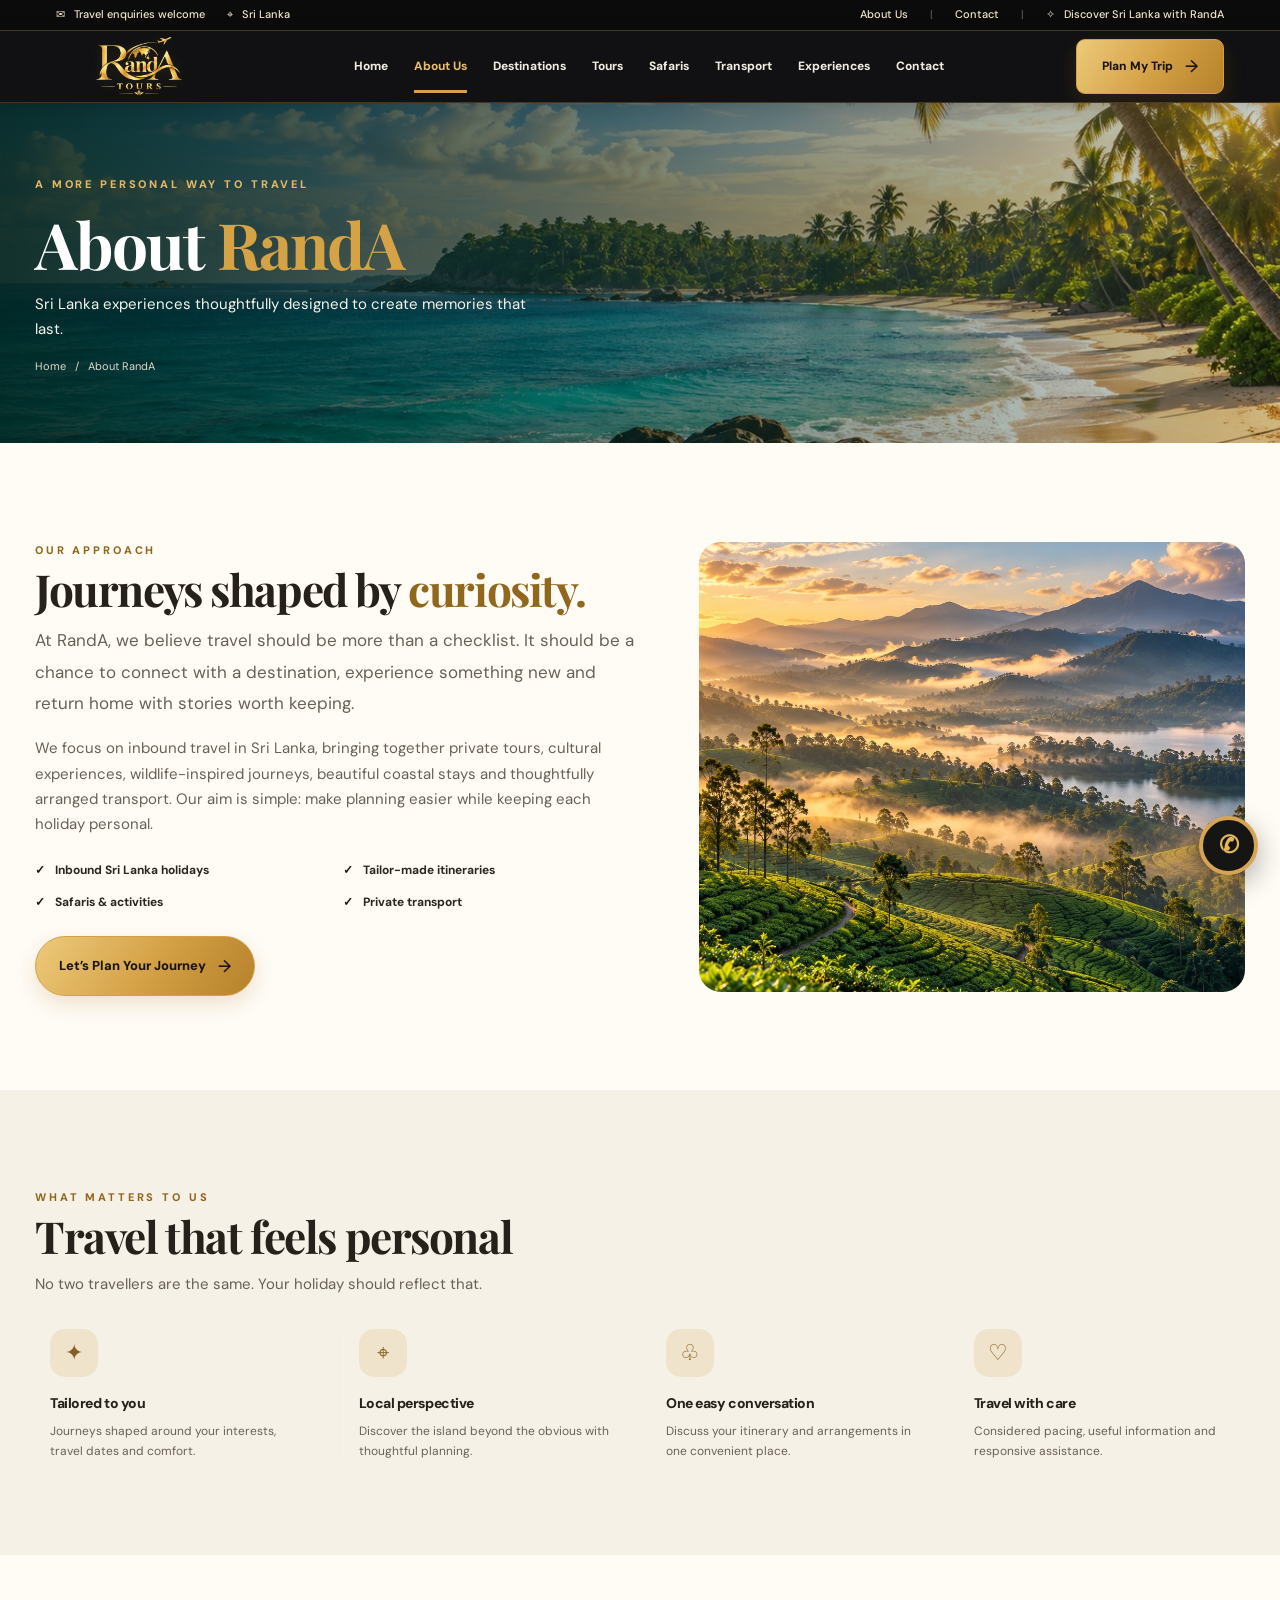
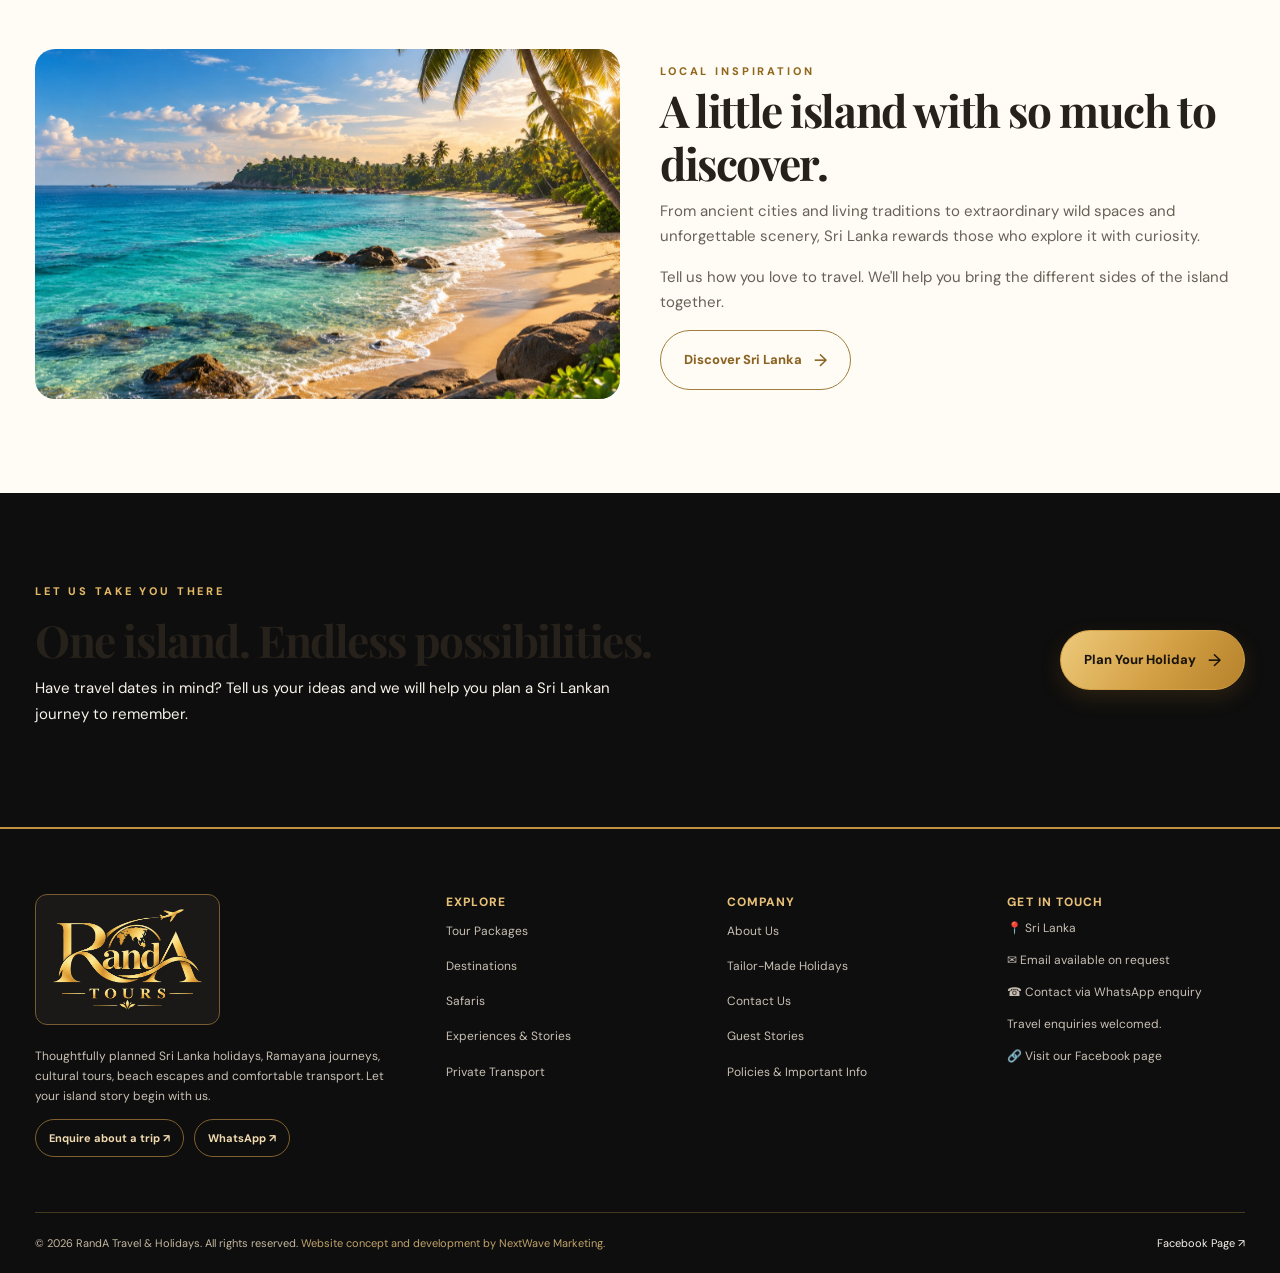
==== about.html @ b21bb161 "Add files via upload" ====
<!doctype html>
<html lang="en"><head><meta charset="UTF-8"><meta name="viewport" content="width=device-width, initial-scale=1"><meta name="description" content="Learn about RandA’s personalized approach to inbound Sri Lanka tourism and holiday planning."><meta name="theme-color" content="#111113"><meta property="og:title" content="About RandA Travel & Holidays | RandA Travel & Holidays"><meta property="og:description" content="Learn about RandA’s personalized approach to inbound Sri Lanka tourism and holiday planning."><meta property="og:type" content="website"><meta property="og:image" content="assets/images/hero.webp"><title>About RandA Travel & Holidays | RandA Travel & Holidays</title><link rel="icon" href="assets/images/favicon.png" type="image/png"><link rel="stylesheet" href="assets/css/style.css"><link rel="stylesheet" href="assets/css/reference.css"><link rel="stylesheet" href="assets/css/reviews-experiences.css"><link rel="stylesheet" href="assets/css/stories.css"><link rel="stylesheet" href="assets/css/black-gold.css"><link rel="stylesheet" href="assets/css/motion-studio.css"><script defer src="assets/js/config.js"></script><script defer src="assets/js/data.js"></script><script defer src="assets/js/reviews.js"></script><script defer src="assets/js/app.js"></script><script defer src="assets/js/motion-studio.js"></script></head><body data-page="about"><div id="site-header"></div><main id="main"></main><div id="site-footer"></div></body></html>
---- assets/css/style.css ----
@import url('https://fonts.googleapis.com/css2?family=DM+Sans:wght@400;500;600;700;800&family=Manrope:wght@400;500;600;700;800&family=Playfair+Display:wght@400;500;600;700;800&display=swap');
:root{--green:#191817;--forest:#0c0c0d;--green2:#2a2723;--mint:#f7f3ea;--gold:#d6ad61;--sand:#f7f4ee;--cream:#fffdfa;--ink:#0c0c0d;--body:#453d30;--line:#f7f3ea;--shadow:0 18px 65px rgba(25,24,23,.09);--radius:18px;--display:'Playfair Display',Georgia,serif;--sans:'DM Sans','Manrope',Arial,sans-serif}
*{box-sizing:border-box}html{scroll-behavior:smooth}body{margin:0;background:white;color:var(--ink);font:15px/1.68 var(--sans);-webkit-font-smoothing:antialiased}img{max-width:100%;display:block}a{text-decoration:none;color:inherit}button,input,select,textarea{font:inherit}button{cursor:pointer}button,input,select,textarea{outline-offset:3px}::selection{background:var(--gold);color:var(--forest)}.container{width:min(1210px,calc(100% - 48px));margin:auto}.sm-container{width:min(1000px,calc(100% - 48px));margin:auto}.section{padding:94px 0}.section.tight{padding:65px 0}.section.cream{background:var(--sand)}.section.green-bg{background:var(--forest);color:#fff}.section-head{display:flex;align-items:flex-end;justify-content:space-between;gap:20px;margin-bottom:32px}.section-head p{max-width:510px;margin:10px 0 0}.eyebrow{text-transform:uppercase;letter-spacing:.26em;font-size:11px;font-weight:800;color:var(--green2)}.eyebrow.gold{color:var(--gold)}h1,h2,h3,h4,p{margin-top:0}h1,h2,h3{letter-spacing:-.032em}h1,h2,h3,.serif{font-family:var(--display)}h1{font-size:clamp(48px,6vw,88px);font-weight:700;line-height:1.12}h2{font-size:clamp(31px,3.45vw,49px);line-height:1.2;margin-bottom:10px}h3{font-size:22px;line-height:1.25;margin-bottom:8px}h4{font-size:16px;margin-bottom:8px}p{color:var(--body)}.white p,.dark-section p,.green-bg p{color:#f7f3ea}.lead{font-size:17px;line-height:1.85}.accent{color:var(--gold)}.green-text{color:var(--green)}.muted{color:#6f6149}.btn{border:1px solid transparent;display:inline-flex;align-items:center;justify-content:center;gap:12px;font-size:13px;font-weight:800;padding:15px 23px;border-radius:100px;transition:transform .2s,background .2s,box-shadow .2s;white-space:nowrap}.btn:hover{transform:translateY(-2px)}.btn.primary{background:var(--green);color:white}.btn.primary:hover{background:#2a2723;box-shadow:0 10px 20px rgba(25,24,23,.17)}.btn.goldbtn{background:#e5bd71;color:#191817}.btn.line{border-color:#e1d9c9;background:transparent;color:var(--green)}.btn.line:hover{background:#f7f3ea}.btn.whitebtn{background:white;color:var(--green)}.btn.glass{color:white;border:1px solid rgba(255,255,255,.55);background:rgba(255,255,255,.1)}.btn.small{padding:10px 17px}.btn.arrow::after{content:'→';font-size:17px;font-weight:500}.pill{display:inline-flex;align-items:center;gap:7px;padding:7px 12px;background:#f7f3ea;color:var(--green);font-size:11px;font-weight:800;border-radius:100px}.meta{color:#6f6149;font-size:12px}.divider{border:0;border-top:1px solid var(--line);margin:24px 0}.tiny-note{color:#6f6149;font-size:11px}
/* header */
.top-strip{background:#191817;color:#f7f3ea;font-size:11px;padding:8px 0}.top-strip .container{display:flex;justify-content:space-between;gap:20px}.top-strip span{margin-right:16px}.top-strip a:hover{color:var(--gold)}.header{position:relative;z-index:40;background:white;border-bottom:1px solid #f7f3ea}.header .container{display:flex;align-items:center;justify-content:space-between;min-height:78px;gap:20px}.logo{display:flex;align-items:center;flex-shrink:0}.logo img{width:185px;height:auto}.main-nav{display:flex;align-items:center;gap:23px}.main-nav a{font-weight:700;font-size:12px;color:#2a2723;transition:color .2s;white-space:nowrap}.main-nav a:hover,.main-nav a.active{color:var(--green2)}.main-nav a.active{position:relative}.main-nav a.active::after{content:'';position:absolute;height:2px;bottom:-10px;left:0;right:0;background:var(--green2)}.head-actions{display:flex;align-items:center;gap:13px}.nav-toggle{display:none;border:0;background:#f7f3ea;border-radius:10px;padding:10px;color:var(--green)}.header .head-actions .btn{padding:12px 18px;font-size:12px}.wa-circle{position:fixed;z-index:70;right:22px;bottom:25px;width:59px;height:59px;border:4px solid #fff;border-radius:50%;background:#453d30;color:#fff;display:grid;place-items:center;box-shadow:0 9px 30px #0c0c0d44;font-size:24px;font-weight:900;transition:transform .2s}.wa-circle:hover{transform:scale(1.07)}
/* hero */
.hero{position:relative;min-height:618px;display:flex;align-items:center;background:#0c0c0d url('../images/hero.webp') center 50% / cover no-repeat;color:#fff;overflow:visible}.hero::before{content:'';position:absolute;inset:0;background:linear-gradient(90deg,rgba(12,12,13,.93) 0%,rgba(12,12,13,.76) 33%,rgba(12,12,13,.28) 68%,rgba(12,12,13,.06) 100%)}.hero::after{content:'';position:absolute;bottom:0;left:0;right:0;height:120px;background:linear-gradient(transparent,rgba(12,12,13,.26));pointer-events:none}.hero .container{z-index:1;position:relative;padding:64px 0 110px}.hero h1{max-width:710px;margin:12px 0 18px}.hero h1 .word{display:block;color:#e7bc71}.hero p{max-width:515px;color:#f7f3ea;font-size:16px;line-height:1.85;margin-bottom:28px}.hero-buttons{display:flex;flex-wrap:wrap;gap:12px}.hero .mini-proof{display:flex;gap:29px;margin-top:40px;flex-wrap:wrap}.hero .mini-proof span{display:flex;align-items:center;gap:10px;color:#f7f3ea;font-weight:700;font-size:12px}.hero .mini-proof b{font-size:20px;font-weight:400;color:#e8bf78}.hero-decoration{position:absolute;right:3%;top:49%;z-index:1;transform:rotate(-12deg);font-family:var(--display);font-style:italic;color:#fff9d7;font-size:30px;opacity:.83;text-align:center}.search-wrap{position:relative;z-index:5;margin-top:-65px}.search-panel{background:white;box-shadow:0 20px 54px rgba(12,12,13,.14);border:1px solid #f7f3ea;border-radius:17px;padding:19px;display:grid;grid-template-columns:1.35fr 1fr .85fr auto;gap:12px;align-items:end}.field{display:flex;flex-direction:column;gap:7px}.field label{font-size:10px;letter-spacing:.11em;text-transform:uppercase;color:#6f6149;font-weight:800}.field input,.field select,.field textarea{border:1px solid #f7f3ea;background:#f7f3ea;border-radius:10px;color:#191817;padding:13px 12px;width:100%;min-height:48px;font-size:13px}.field textarea{min-height:125px;resize:vertical}.field input:focus,.field select:focus,.field textarea:focus{border-color:var(--green2);outline:2px solid #f7f3ea}.search-panel .btn{height:48px;border-radius:11px}.hero-small{min-height:340px;background:linear-gradient(90deg,rgba(12,12,13,.86),rgba(12,12,13,.20)),url('../images/hero-alt.webp') center / cover;display:flex;align-items:center;color:#fff}.hero-small .container{padding:65px 0}.hero-small h1{font-size:clamp(38px,5vw,66px);margin:12px 0}.hero-small p{max-width:510px;color:#f7f3ea}.breadcrumb{font-size:11px;color:#e1d9c9;margin-top:14px}.breadcrumb a:hover{color:#fff}
/* cards */
.services-grid{display:grid;grid-template-columns:repeat(4,1fr);gap:19px}.service-card{border:1px solid var(--line);border-radius:16px;overflow:hidden;background:white;transition:transform .2s,box-shadow .2s}.service-card:hover,.tour-card:hover,.destination-card:hover{transform:translateY(-5px);box-shadow:var(--shadow)}.service-card img{width:100%;height:160px;object-fit:cover}.service-card .content{padding:21px 20px 24px}.service-card .content p{font-size:12px;margin-bottom:0}.service-card h3{font-size:20px}.service-icon{display:inline-flex;align-items:center;justify-content:center;background:var(--mint);border-radius:12px;width:35px;height:35px;color:var(--green);font-size:20px;margin-bottom:11px}.link-arrow{color:var(--green);font-size:12px;font-weight:800;display:inline-flex;gap:9px;align-items:center}.link-arrow:hover{gap:15px}.tour-grid{display:grid;grid-template-columns:repeat(3,1fr);gap:23px}.tour-card{border-radius:16px;border:1px solid #f7f3ea;background:#fff;overflow:hidden;transition:transform .2s,box-shadow .2s}.tour-card .image{height:205px;position:relative;overflow:hidden}.tour-card .image img{width:100%;height:100%;object-fit:cover;transition:transform .5s}.tour-card:hover .image img{transform:scale(1.045)}.tour-card .image .floating-label{position:absolute;top:14px;left:14px;background:#fff9e8;color:#604b23;font-size:10px;font-weight:800;padding:7px 12px;border-radius:100px}.tour-card .content{padding:21px}.tour-card h3{font-size:21px;margin:4px 0 10px}.tour-card .content p{font-size:12px;min-height:42px;margin-bottom:16px}.tour-tags{display:flex;gap:12px;flex-wrap:wrap;color:#6f6149;font-size:11px;margin-bottom:13px}.tour-card .foot{border-top:1px solid #f7f3ea;padding-top:14px;display:flex;align-items:center;justify-content:space-between}.destination-grid{display:grid;grid-template-columns:repeat(4,1fr);gap:18px}.destination-card{height:275px;position:relative;overflow:hidden;border-radius:16px;transition:transform .2s,box-shadow .2s;background:#ddd}.destination-card img{width:100%;height:100%;object-fit:cover;transition:transform .5s}.destination-card:hover img{transform:scale(1.08)}.destination-card::after{content:'';position:absolute;inset:0;background:linear-gradient(0deg,rgba(12,12,13,.88),transparent 63%)}.destination-card .content{position:absolute;left:20px;right:20px;bottom:18px;color:#fff;z-index:1}.destination-card h3{margin-bottom:2px}.destination-card .content span{font-size:11px;color:#f7f3ea}.destination-card .corner{position:absolute;right:20px;bottom:23px;color:white;z-index:1;border:1px solid #ffffffa8;border-radius:50%;width:25px;height:25px;display:grid;place-items:center}.features{display:grid;grid-template-columns:repeat(4,1fr);gap:20px}.feature{padding:0 15px;border-left:1px solid #f7f3ea}.feature:first-child{border-left:0}.feature .icon{display:grid;place-items:center;background:#f7f3ea;color:var(--green);font-size:22px;width:48px;height:48px;border-radius:15px;margin-bottom:18px}.feature h3{font-family:var(--sans);font-weight:800;font-size:14px}.feature p{font-size:12px;margin:0}
/* sections */
.banner-split{display:grid;grid-template-columns:1fr 1fr;min-height:440px;background:#f8f4ea}.banner-split .photo{background:url('../images/hero-card.webp') center / cover}.banner-split .copy{padding:65px min(6vw,80px);display:flex;justify-content:center;flex-direction:column}.banner-split .copy h2{max-width:485px}.banner-split .copy p{max-width:500px}.dark-cta{position:relative;background:linear-gradient(90deg,#0c0c0d 2%,#191817dd 58%,#0c0c0d6e),url('../images/hero-alt.webp') center / cover;color:#fff;padding:85px 0}.dark-cta .container{display:flex;gap:25px;justify-content:space-between;align-items:center}.dark-cta h2{max-width:620px;margin:10px 0}.dark-cta p{max-width:590px;color:#f7f3ea}.stats-band{background:#f7f3ea;padding:30px 0}.stats-grid{display:grid;grid-template-columns:repeat(4,1fr);gap:25px}.stats-grid .stat{display:flex;align-items:center;gap:15px}.stats-grid .stat b{font-size:13px;color:var(--green)}.stats-grid .stat p{font-size:11px;margin:0}.stats-grid .icon{font-size:26px;color:var(--green)}.mission{display:grid;grid-template-columns:1.05fr .95fr;align-items:center;gap:60px}.mission .image{border-radius:22px;overflow:hidden;min-height:450px}.mission .image img{height:450px;object-fit:cover;width:100%}.check-grid{display:grid;grid-template-columns:repeat(2,1fr);gap:12px;margin:23px 0}.check-grid span{font-size:12px;font-weight:700;color:#2a2723}.check-grid span::before{content:'✓';margin-right:10px;color:var(--green)}.microcopy{font-size:12px;color:#98876a}.notice{padding:14px 18px;border-radius:12px;border:1px solid #f7f3ea;background:#fbfaf5;font-size:12px;color:#453d30}
/* page filtering */
.filters{display:flex;align-items:center;gap:9px;flex-wrap:wrap;margin:27px 0 30px}.filter-btn{padding:9px 17px;border:1px solid #f7f3ea;border-radius:100px;background:white;color:#6f6149;font-size:12px;font-weight:700}.filter-btn.active,.filter-btn:hover{background:var(--green);color:#fff;border-color:var(--green)}.toolbar{display:flex;justify-content:space-between;align-items:center;gap:14px;margin-bottom:20px}.toolbar input,.toolbar select{padding:12px 15px;border:1px solid var(--line);border-radius:10px;background:white;min-width:250px}.empty{padding:32px;background:var(--sand);border-radius:12px;text-align:center;grid-column:1/-1}.empty p{margin:0}
/* tour details */
.detail-header{display:flex;justify-content:space-between;align-items:start;gap:20px;padding:42px 0 20px}.detail-header h1{font-size:48px;margin:12px 0}.detail-header .btn{margin-top:24px}.detail-photo{height:450px;border-radius:22px;overflow:hidden}.detail-photo img{height:100%;width:100%;object-fit:cover}.detail-grid{display:grid;grid-template-columns:minmax(0,1fr) 350px;gap:44px;align-items:start;margin-top:50px}.detail-text h2{font-size:32px;margin:38px 0 14px}.detail-text h2:first-child{margin-top:0}.detail-text p{font-size:14px}.highlights-grid{display:grid;grid-template-columns:1fr 1fr;gap:13px;margin:20px 0}.highlight{background:#f7f3ea;border-radius:12px;padding:16px;display:flex;gap:12px;align-items:center;font-weight:700;font-size:12px;color:#2a2723}.highlight::before{content:'✦';color:#daa957}.day{border-bottom:1px solid var(--line);padding:17px 0}.day summary{cursor:pointer;font-weight:800;font-size:14px;list-style:none;display:flex;justify-content:space-between}.day summary::after{content:'+';color:var(--green);font-size:24px;line-height:1}.day[open] summary::after{content:'−'}.day p{padding-top:10px;margin:0}.sticky-book{position:sticky;top:26px;background:#fff;border:1px solid var(--line);box-shadow:var(--shadow);border-radius:19px;padding:28px}.sticky-book h3{font-size:24px}.sticky-book p{font-size:12px}.sticky-book .field{margin-top:14px}.sticky-book button{margin-top:16px;width:100%}
/* contact / transport */
.contact-grid{display:grid;grid-template-columns:1fr 1fr;gap:50px}.form-card{padding:34px;background:white;border-radius:22px;box-shadow:var(--shadow);border:1px solid var(--line)}.form-card h3{font-size:28px}.form-grid{display:grid;grid-template-columns:1fr 1fr;gap:15px}.form-card .field{margin-bottom:16px}.form-card .full{grid-column:1/-1}.contact-detail{display:flex;align-items:center;gap:15px;padding:18px 0;border-bottom:1px solid var(--line)}.contact-detail .badge-icon{background:var(--mint);width:47px;height:47px;border-radius:14px;display:grid;place-items:center;color:var(--green);font-size:21px}.contact-detail p{margin:0;font-size:12px}.vehicle-grid{display:grid;grid-template-columns:repeat(3,1fr);gap:20px}.vehicle-card{padding:30px;border:1px solid var(--line);border-radius:18px;background:#fff}.vehicle-card .bigicon{font-size:43px;margin-bottom:17px}.vehicle-card p{font-size:13px;min-height:68px}.faq-list{max-width:830px}.faq-list details{padding:20px 0;border-bottom:1px solid var(--line)}.faq-list summary{cursor:pointer;font-weight:800;list-style:none;display:flex;justify-content:space-between;gap:20px}.faq-list summary::after{content:'+';font-size:22px;color:var(--green)}.faq-list details[open] summary::after{content:'−'}.faq-list p{font-size:13px;max-width:720px;margin:12px 0 0}.split-2{display:grid;grid-template-columns:1fr 1fr;gap:40px;align-items:center}.image-round{border-radius:20px;overflow:hidden}.image-round img{width:100%;height:350px;object-fit:cover}
/* footer */
.footer{background:#0c0c0d;color:#f7f3ea;padding:65px 0 0}.footer-grid{display:grid;grid-template-columns:1.55fr 1fr 1fr 1fr;gap:43px;padding-bottom:55px}.footer h4{font:800 12px var(--sans);color:#fdfdfc;letter-spacing:.09em;text-transform:uppercase}.footer p{color:#c4b598;font-size:12px}.footer-logo{background:#fff;border-radius:12px;padding:9px;display:inline-block;margin-bottom:13px}.footer-logo img{width:153px}.footer ul{list-style:none;padding:0;margin:0}.footer li{margin-bottom:10px}.footer li a{font-size:12px;color:#e1d9c9}.footer li a:hover{color:#fff}.footer-bottom{padding:21px 0;border-top:1px solid #ffffff2a;font-size:11px;color:#c4b598;display:flex;justify-content:space-between;gap:20px}.footer-bottom a{color:#f7f3ea}.footer-cta{display:flex;gap:10px;flex-wrap:wrap}.footer-cta a{display:inline-flex;align-items:center;padding:9px 13px;border:1px solid #453d30;border-radius:100px;color:#f7f3ea;font-size:11px;font-weight:700}.footer-cta a:hover{background:#2a2723}
/* transitions */
.reveal{opacity:0;transform:translateY(18px);transition:opacity .65s,transform .65s}.reveal.visible{opacity:1;transform:none}.skip-link{position:absolute;top:-100px;left:10px;background:white;color:#000;padding:10px;z-index:999}.skip-link:focus{top:10px}
@media(max-width:1050px){.container{width:min(1160px,calc(100% - 34px))}.main-nav{gap:13px}.main-nav a{font-size:11px}.logo img{width:150px}.services-grid{grid-template-columns:repeat(2,1fr)}.tour-grid{grid-template-columns:repeat(2,1fr)}.destination-grid{grid-template-columns:repeat(3,1fr)}.footer-grid{grid-template-columns:1.5fr 1fr 1fr;gap:28px}.footer-grid>div:last-child{grid-column:1/-1}.mission{gap:30px}}
@media(max-width:760px){h1{font-size:clamp(42px,10vw,60px)}.section{padding:64px 0}.section.tight{padding:48px 0}.top-strip{display:none}.header .container{min-height:69px}.logo img{width:157px}.header .head-actions .btn{display:none}.nav-toggle{display:block}.main-nav{position:absolute;top:69px;left:0;right:0;display:none;background:white;flex-direction:column;padding:16px 20px 24px;align-items:stretch;gap:0;box-shadow:0 18px 28px #0c0c0d20}.main-nav.open{display:flex}.main-nav a{font-size:14px;padding:11px;border-bottom:1px solid #f7f3ea}.main-nav a.active::after{display:none}.hero{min-height:560px;background-position:63% center}.hero::before{background:linear-gradient(90deg,rgba(12,12,13,.85),rgba(12,12,13,.52)),linear-gradient(0deg,rgba(12,12,13,.25),transparent)}.hero .container{padding:62px 0 96px}.hero h1{max-width:550px}.hero p{font-size:14px}.hero-decoration{display:none}.hero .mini-proof{margin-top:28px;gap:15px}.hero .mini-proof span{font-size:11px}.search-panel{grid-template-columns:1fr 1fr;gap:12px}.search-panel .btn{grid-column:1/-1}.search-wrap{margin-top:-58px}.hero-small{min-height:300px}.section-head{align-items:flex-start;flex-direction:column}.services-grid{gap:13px}.service-card img{height:135px}.tour-grid{gap:14px}.tour-card .image{height:175px}.destination-grid{grid-template-columns:repeat(2,1fr)}.features{grid-template-columns:repeat(2,1fr);gap:24px}.feature:nth-child(3){border-left:0}.banner-split,.mission,.split-2,.contact-grid{grid-template-columns:1fr}.banner-split .photo{min-height:310px}.banner-split .copy{padding:43px 25px}.dark-cta .container{flex-direction:column;align-items:flex-start}.stats-grid{grid-template-columns:1fr 1fr}.detail-header{flex-direction:column}.detail-header h1{font-size:40px}.detail-photo{height:320px}.detail-grid{grid-template-columns:1fr;gap:22px}.sticky-book{position:static}.vehicle-grid{grid-template-columns:1fr}.footer-grid{grid-template-columns:1fr 1fr;gap:27px}.footer-grid>div:first-child{grid-column:1/-1}.footer-grid>div:last-child{grid-column:auto}.footer-bottom{flex-direction:column}.wa-circle{height:53px;width:53px;right:13px;bottom:17px}}
@media(max-width:480px){.container,.sm-container{width:calc(100% - 30px)}.hero{min-height:605px}.hero .container{padding:50px 0 123px}.hero h1{font-size:47px}.hero-buttons .btn{font-size:12px;padding:13px 16px}.hero .mini-proof{gap:12px}.hero .mini-proof span:last-child{display:none}.search-panel{grid-template-columns:1fr;padding:14px;gap:9px}.search-panel .btn{grid-column:1}.section{padding:54px 0}.services-grid{grid-template-columns:1fr 1fr;gap:11px}.service-card img{height:112px}.service-card .content{padding:14px}.service-card h3{font-size:16px}.service-card p{font-size:11px}.service-card .service-icon{width:29px;height:29px;font-size:16px;margin-bottom:6px}.tour-grid{grid-template-columns:1fr}.tour-card .image{height:220px}.destination-card{height:235px}.features{grid-template-columns:1fr 1fr;gap:20px}.feature{padding:0 6px;border:0}.feature .icon{width:40px;height:40px}.stats-grid{gap:13px}.stats-grid .stat{gap:7px}.stats-grid .icon{font-size:19px}.form-grid{grid-template-columns:1fr}.form-card{padding:22px}.contact-grid{gap:25px}.toolbar{flex-direction:column;align-items:stretch}.toolbar input,.toolbar select{width:100%}.detail-photo{height:260px}.highlights-grid{grid-template-columns:1fr}.footer-grid{grid-template-columns:1fr 1fr}.footer-grid>div:first-child{grid-column:1/-1}.footer h4{font-size:11px}}
@media(prefers-reduced-motion:reduce){*,*::before,*::after{animation:none!important;transition:none!important;scroll-behavior:auto!important}.reveal{opacity:1;transform:none}}


/* RandA 2026 premium photo and reveal enhancements */
.hero{background-image:linear-gradient(90deg,rgba(12,12,13,.82) 0%,rgba(12,12,13,.48) 53%,rgba(12,12,13,.13) 100%),url('../images/hero.webp');background-size:cover;background-position:center calc(50% + var(--hero-shift,0px));will-change:background-position}
.hero-small{background-size:cover!important;background-position:center!important}
.service-card img,.tour-card img,.destination-card img,.image-round img,.detail-photo img{image-rendering:auto;backface-visibility:hidden;transform:scale(1);transition:transform .85s cubic-bezier(.22,1,.36,1),filter .8s ease}
.service-card:hover img,.tour-card:hover img,.destination-card:hover img{transform:scale(1.055);filter:saturate(1.08)}
.reveal{opacity:0;transform:translate3d(0,32px,0);filter:blur(4px);transition:opacity .75s cubic-bezier(.16,1,.3,1),transform .82s cubic-bezier(.16,1,.3,1),filter .8s ease;transition-delay:var(--reveal-delay,0ms)}
.reveal.visible{opacity:1;transform:translate3d(0,0,0);filter:blur(0)}
.btn{transition:transform .28s ease,background .28s ease,box-shadow .28s ease,border-color .28s ease}
.btn:hover{transform:translateY(-2px);box-shadow:0 10px 25px #19181725}
/* Guest story section – demo placeholders are never presented as verified reviews */
.traveler-stories{background:#f7f5ef;position:relative;overflow:hidden}
.traveler-stories:before{content:'';position:absolute;top:-180px;right:-120px;height:480px;width:480px;background:radial-gradient(circle,#f7f3ea 0%,transparent 68%);pointer-events:none}
.review-top{display:flex;align-items:center;justify-content:space-between;gap:50px;position:relative}
.review-topcopy{max-width:730px}.review-topcopy h2{margin:12px 0 16px;font-size:clamp(38px,4vw,58px);line-height:1.08}.review-topcopy>p{max-width:500px}
.review-warning{margin-top:22px;padding:14px 17px;max-width:680px;border-radius:12px;background:#fffdf8;border:1px solid #dfd1b0;color:#6e654d;font-size:12px;line-height:1.65}
.review-sig{min-width:260px;display:flex;flex-direction:column;align-items:center;text-align:center;color:#191817;gap:8px}
.review-sig .review-ornament{font-size:70px;color:#cba552;line-height:.55}.review-sig>span:not(.review-ornament){font-family:var(--serif);font-size:33px;font-style:italic;line-height:1.02}.review-sig small{letter-spacing:.16em;font-size:10px;font-weight:800;margin-top:14px;color:#8c8b75}
.reviews-toolbar{display:flex;justify-content:space-between;align-items:center;gap:15px;margin:36px 0 19px}.review-count{display:flex;align-items:center;gap:9px;color:#453d30;font-size:12px;font-weight:700}.review-count-dot{background:#d9b975;width:8px;height:8px;border-radius:100%}
.review-actions{display:flex;gap:10px}.review-arrow{background:#fff;border:1px solid #e1d9c9;border-radius:100%;width:42px;height:42px;display:grid;place-items:center;color:#2a2723;font-size:19px;cursor:pointer;transition:background .25s,transform .25s}.review-arrow:hover:not(:disabled){background:#191817;color:#fff;transform:translateY(-2px)}.review-arrow:disabled{opacity:.37;cursor:not-allowed}
.reviews-grid{display:grid;grid-template-columns:repeat(3,minmax(0,1fr));gap:17px}.reviews-grid.expanded{row-gap:18px}
.review-card{position:relative;background:#fff;border:1px solid #eae9e2;box-shadow:0 12px 34px #1918170b;border-radius:20px;padding:30px 28px;display:flex;flex-direction:column;min-height:258px;overflow:hidden;transition:box-shadow .3s ease,border-color .3s ease,transform .75s ease,opacity .7s ease,filter .7s ease}
.review-card:hover{box-shadow:0 20px 50px #2a27231a;border-color:#e1d9c9}.review-card-top{display:flex;align-items:center;justify-content:space-between;margin-bottom:13px}.review-quote{font:normal 58px var(--serif);color:#c9a76a;line-height:.6}.review-status{background:#f5f1e6;color:#80673c;border-radius:100px;padding:8px 10px;font-size:9px;letter-spacing:.09em;font-weight:800}
.review-text{font:normal 16px/1.65 var(--serif);color:#191817;flex:1;margin:10px 0 26px}.review-person{display:flex;align-items:center;gap:12px;border-top:1px solid #f0f0e8;padding-top:16px}.review-avatar{display:grid;place-items:center;width:44px;height:44px;border-radius:50%;background:#f7f3ea;color:#2a2723;font:700 19px var(--serif)}.review-person strong{display:block;font-size:12px;color:#191817}.review-person span:not(.review-avatar){display:block;color:#98876a;font-size:11px;margin-top:4px}
.review-bottom{display:flex;align-items:center;justify-content:space-between;gap:20px;padding-top:24px}.review-bottom>span{color:#98876a;font-size:11px;max-width:530px;line-height:1.7}
@media(max-width:850px){.reviews-grid{grid-template-columns:repeat(2,minmax(0,1fr))}.review-top{align-items:flex-start;gap:25px}.review-sig{min-width:170px}}
@media(max-width:650px){.review-top{display:block}.review-sig{display:none}.reviews-grid{grid-template-columns:1fr}.review-bottom{align-items:stretch;flex-direction:column}.review-bottom .btn{justify-content:center}.review-card{min-height:235px}.review-topcopy h2{font-size:39px}.hero{background-position:65% calc(50% + var(--hero-shift,0px))}}
@media(prefers-reduced-motion:reduce){.reveal,.reveal.visible{opacity:1;transform:none;filter:none;transition:none!important}.hero{will-change:auto}.service-card img,.tour-card img,.destination-card img,.btn{transition:none!important}}
/* Fix original inline-anchor sizing: enforce 205px photographic card covers. */
.tour-card .image{display:block;height:205px}
.tour-card .image img{display:block;width:100%;height:100%;object-fit:cover}

/* Premium first-fold motion: gentle, one-time entrances with reduced-motion fallback. */
@keyframes heroRise{from{opacity:0;transform:translateY(22px)}to{opacity:1;transform:translateY(0)}}
.hero .eyebrow,.hero h1,.hero p,.hero-buttons,.hero .mini-proof{animation:heroRise .8s cubic-bezier(.16,1,.3,1) both}
.hero h1{animation-delay:.10s}.hero p{animation-delay:.22s}.hero-buttons{animation-delay:.30s}.hero .mini-proof{animation-delay:.45s}
@media(prefers-reduced-motion:reduce){.hero .eyebrow,.hero h1,.hero p,.hero-buttons,.hero .mini-proof{animation:none!important}}


/* RandA enhanced motion pack */
@keyframes floatY{0%,100%{transform:translateY(0)}50%{transform:translateY(-7px)}}
@keyframes pulseGlow{0%,100%{box-shadow:0 8px 24px rgba(25,24,23,.18)}50%{box-shadow:0 16px 34px rgba(212,160,67,.28)}}
@keyframes panHero{0%{background-position:center calc(50% + var(--hero-shift,0px))}100%{background-position:center calc(46% + var(--hero-shift,0px))}}
body.page-ready .header{animation:heroRise .7s cubic-bezier(.16,1,.3,1) both}
body.page-ready .ref-search-dock{animation:heroRise .85s .18s cubic-bezier(.16,1,.3,1) both}
body.page-ready .ref-trust-list{animation:heroRise .85s .28s cubic-bezier(.16,1,.3,1) both}
.ref-hero:before{animation:panHero 18s ease-in-out infinite alternate}
.tour-card,.service-card,.destination-card,.vehicle-card,.ref-dest-card,.ref-why-card,.ref-review-card{transition:transform .35s ease,box-shadow .35s ease,border-color .35s ease}
.tour-card:hover,.service-card:hover,.destination-card:hover,.vehicle-card:hover,.ref-dest-card:hover,.ref-why-card:hover,.ref-review-card:hover{transform:translateY(-8px);box-shadow:0 18px 45px rgba(25,24,23,.12)}
.ref-search-submit,.btn.goldbtn{animation:pulseGlow 4s ease-in-out infinite}
.ref-review-card:nth-child(2n){animation:floatY 7.5s ease-in-out infinite}
.ref-review-card:nth-child(2n+1){animation:floatY 8.5s ease-in-out infinite .6s}
.ref-dest-card img,.tour-card .image img,.service-card img,.destination-card img{transition:transform 1s cubic-bezier(.22,1,.36,1),filter .8s ease}
.ref-dest-card:hover img,.tour-card:hover .image img,.service-card:hover img,.destination-card:hover img{transform:scale(1.08);filter:saturate(1.08)}
@media(max-width:760px){.ref-review-card:nth-child(2n),.ref-review-card:nth-child(2n+1),.ref-search-submit,.btn.goldbtn,.ref-hero:before{animation-duration:0s;animation-iteration-count:1}}
@media(prefers-reduced-motion:reduce){.ref-hero:before,.ref-search-submit,.btn.goldbtn,.ref-review-card{animation:none!important}}


/* Final polish motion pack */
.section-head,.ref-section-title,.mission>div,.split-2>div,.contact-grid>div,.form-card{opacity:0;transform:translateY(20px);animation:heroRise .75s cubic-bezier(.16,1,.3,1) forwards}
.section-head{animation-delay:.04s}.ref-section-title{animation-delay:.08s}.mission>div:nth-child(1),.split-2>div:nth-child(1),.contact-grid>div:nth-child(1){animation-delay:.12s}.mission>div:nth-child(2),.split-2>div:nth-child(2),.contact-grid>div:nth-child(2),.form-card{animation-delay:.2s}
.main-nav a,.head-actions .btn{transition:transform .25s ease,color .25s ease,opacity .25s ease,background .25s ease}
.main-nav a:hover{transform:translateY(-1px)}
.wa-circle{animation:pulseGlow 4.5s ease-in-out infinite}
.ref-search-panel{backdrop-filter:blur(10px)}
@media(prefers-reduced-motion:reduce){.section-head,.ref-section-title,.mission>div,.split-2>div,.contact-grid>div,.form-card,.wa-circle{animation:none!important;opacity:1;transform:none}}
---- assets/css/reference.css ----
/* RandA screenshot-inspired redesign. Built as real, accessible page markup, not a UI screenshot. */
:root{--r-gold:#d7a13b;--r-dark:#0c0c0d;--r-green:#191817;--r-cream:#fffaf2}
.ref-container{width:min(1380px,calc(100% - 112px));margin:0 auto}
/* Header mirrors the reference's dark utility strip / bright primary navigation. */
.top-strip{background:linear-gradient(95deg,#191817 0%,#191817 58%,#0c0c0d 100%);padding:5px 0;color:#f7f3ea;font-weight:500;font-size:11px;min-height:31px}
.top-strip .container,.header .container{width:min(1380px,calc(100% - 112px));max-width:none}
.top-strip .container{display:flex;align-items:center;justify-content:space-between}
.top-left,.top-right{display:flex;align-items:center;gap:22px}
.top-left span,.top-right span{margin-right:0}
.top-strip a{color:#f7f3ea}.top-strip a:hover{color:#e8bb68}.top-divider{opacity:.33}
.header{box-shadow:0 1px 11px rgba(25,24,23,.06)}
.header .container{min-height:71px;gap:22px}
.header .logo img{width:166px;max-height:60px;object-fit:contain}
.header .main-nav{gap:26px}
.header .main-nav a{font-size:12px;color:#191817;font-weight:800}
.header .main-nav a.active{color:#191817}.header .main-nav a.active:after{bottom:-16px;background:#191817;height:3px}
.header .head-actions .btn.goldbtn{background:linear-gradient(135deg,#e1aa4a,#c98c25);border-radius:9px;color:white;padding:12px 25px;box-shadow:0 7px 17px #ba8f4430;font-size:12px}
.header .head-actions .btn.goldbtn:hover{background:#b67c26}
/* Hero with a true independent background photograph and usable search actions. */
.ref-hero{height:354px;position:relative;isolation:isolate;color:#fff;overflow:hidden;background:#191817 url('../images/hero-reference.webp') center 45%/cover no-repeat;transition:background-image .45s ease, background-position 1.2s ease, transform .5s ease}
.ref-hero:before{content:"";position:absolute;inset:0;z-index:-2;background:radial-gradient(circle at 14% 20%,rgba(238,188,93,.20),transparent 24%),radial-gradient(circle at 82% 18%,rgba(255,255,255,.10),transparent 28%);transform:scale(1.012);animation:heroFloat 16s ease-in-out infinite}
.ref-hero:after{content:"";position:absolute;inset:0;z-index:-1;background:linear-gradient(90deg,rgba(12,12,13,.04) 0%,rgba(12,12,13,.04) 42%,rgba(12,12,13,.47) 61%,rgba(12,12,13,.73) 100%),linear-gradient(0deg,#0c0c0d50 0%,transparent 40%)}
.ref-hero-inner{height:100%;display:flex;align-items:center;position:relative}
.ref-slide-prev,.ref-slide-next{position:absolute;z-index:3;top:43%;display:grid;place-items:center;color:white;background:#0c0c0d80;border:1px solid #ffffffe0;border-radius:50%;width:45px;height:45px;font-size:21px;line-height:1;transition:background .25s,transform .25s}
.ref-slide-prev{left:-32px}.ref-slide-next{right:-32px}.ref-slide-prev:hover,.ref-slide-next:hover{background:#191817;transform:scale(1.06)}
.ref-hero-main{display:flex;align-items:start;justify-content:flex-end;width:100%;height:100%;position:relative}
.ref-hero-copy{text-align:left;margin:27px 34px 0 0;width:min(470px,40vw)}
.ref-hero-copy .ref-script{font-family:'Brush Script MT','Segoe Script',cursive;font-style:italic;font-size:45px;color:#edb456;letter-spacing:-.015em;line-height:1.15;display:block;margin:0 0 -7px 60px;transform:rotate(-8deg)}
.ref-hero-copy h1{font-family:Georgia,'Times New Roman',serif;color:white;font-size:clamp(62px,6.1vw,103px);line-height:1;font-weight:700;letter-spacing:-.048em;margin:0 0 6px;white-space:nowrap;text-shadow:0 4px 28px #0c0c0d50}
.ref-hairline{display:flex;gap:15px;align-items:center;font-size:11px;letter-spacing:.36em;white-space:nowrap;font-weight:600;margin:2px 0 16px;color:#f7f3ea}
.ref-hairline:before,.ref-hairline:after{content:"";height:1px;width:23px;background:#d9a845;opacity:.9}
.ref-hero-copy p{font-family:var(--sans);font-size:14px;line-height:1.65;color:#f4f4ef;font-weight:500;max-width:450px;margin-bottom:13px}
.ref-hero-actions{display:flex;gap:24px;align-items:center}
.ref-hero-link{font-size:11px;color:white;font-weight:700;border-bottom:1px solid #d5b278;padding-bottom:2px}
.ref-hero-link:hover{color:#f7c96f}
.ref-hero-badge{position:absolute;left:0;bottom:136px;border:1px solid #ffffff30;border-radius:999px;padding:9px 16px;background:#191817cc;box-shadow:0 2px 13px #0c0c0d50;color:#fff;font-size:11px;font-weight:700}
.ref-hero .ref-container:last-child{position:absolute;bottom:15px;left:50%;transform:translateX(-50%);z-index:5;width:min(1380px,calc(100% - 112px))}
.ref-search-dock{width:100%;position:relative;padding-top:44px}
.ref-search-tabs{position:absolute;left:0;top:0;display:flex;align-items:center;gap:0;height:44px;border:1px solid #ffffff26;border-bottom:0;background:linear-gradient(115deg,#191817e8,#0c0c0dbb);backdrop-filter:blur(13px);border-radius:13px 13px 0 0;overflow:hidden;box-shadow:0 -3px 17px #0c0c0d38}
.ref-tab{border:0;color:#f7f3ea;padding:0 22px;height:100%;background:transparent;font-size:12px;font-weight:700;white-space:nowrap;transition:background .25s}
.ref-tab:hover,.ref-tab.active{background:#ffffff21}.ref-tab.active{box-shadow:inset 0 -3px 0 #ecc068}
.ref-search-panel{display:grid;grid-template-columns:1.12fr 1.02fr .88fr .84fr;background:#fff;padding:8px 9px;min-height:59px;gap:0;box-shadow:0 15px 30px #0c0c0d35;border:1px solid #f7f3ea;border-radius:11px}
.ref-field{display:flex;flex-direction:column;justify-content:center;gap:0;padding:3px 16px;border-right:1px solid #f7f3ea;min-width:0}
.ref-field label{font-size:10px;color:#191817;font-weight:800;letter-spacing:-.01em;white-space:nowrap}
.ref-field select,.ref-field input{height:26px;min-height:26px;border:0;width:100%;border-radius:0;background:transparent;color:#6f6149;font-size:11px;padding:0 0 0 19px;cursor:pointer}
.ref-field select:focus,.ref-field input:focus{border:0;outline:1px solid #6f6149}
.ref-search-submit{background:linear-gradient(120deg,#dbaa4c,#cc942f);color:white;font-size:12px;font-weight:800;border:1px solid #fff;border-radius:10px;padding:10px;transition:transform .2s,background .2s}
.ref-search-submit:hover{background:#b78326;transform:translateY(-1px)}
/* Trust bar in the same position as mockup, with grounded values rather than invented stats. */
.ref-trustbar{background:linear-gradient(90deg,#0c0c0d,#191817 50%,#191817);color:#fff;min-height:69px;display:flex;align-items:center}
.ref-trust-list{display:grid;grid-template-columns:repeat(4,minmax(0,1fr));gap:0}
.ref-trust{display:flex;justify-content:center;align-items:center;gap:17px;border-right:1px solid #ffffff29;min-height:69px}.ref-trust:last-child{border-right:0}
.ref-trust>span{font-size:32px;font-family:Georgia,serif;color:#e0a83f;line-height:1}
.ref-trust strong{color:white;display:block;font-size:15px;line-height:1.3;font-weight:800}.ref-trust small{color:#f7f3ea;display:block;font-size:11px;line-height:1.5}
/* Destination carousel-like cards - grounded image assets, 5 column grid. */
.ref-dest-section{padding:24px 0 22px;background:#fff}
.ref-section-title{display:flex;justify-content:space-between;gap:25px;align-items:center;margin-bottom:14px}
.ref-kicker{display:block;color:#b98b36;font-size:10px;letter-spacing:.28em;font-weight:800;margin-bottom:2px}
.ref-section-title h2{font-family:Georgia,serif;font-size:clamp(23px,2.4vw,34px);line-height:1.2;letter-spacing:-.025em;font-weight:700;margin:0 0 2px;color:#0c0c0d}
.ref-section-title p{font-size:12px;color:#6f6149;margin:0;line-height:1.44}
.ref-outline{color:#191817;background:white;border:1px solid #2a2723;border-radius:100px;font-weight:800;font-size:11px;padding:9px 17px;flex-shrink:0;transition:background .2s,color .2s}.ref-outline:hover{color:white;background:#191817}
.ref-dest-grid{display:grid;grid-template-columns:repeat(5,minmax(0,1fr));gap:11px}
.ref-dest-card{height:147px;position:relative;display:block;overflow:hidden;border-radius:8px;isolation:isolate;box-shadow:0 5px 12px #0c0c0d30}
.ref-dest-card:after{content:"";position:absolute;inset:32% 0 0;background:linear-gradient(0deg,#0c0c0dcb,transparent);z-index:1}
.ref-dest-card img{width:100%;height:100%;object-fit:cover;transition:transform .7s cubic-bezier(.18,1,.35,1)}
.ref-dest-card:hover img{transform:scale(1.09)}
.ref-dest-info{position:absolute;bottom:12px;left:13px;z-index:2;color:white;display:flex;flex-direction:column;line-height:1.33}
.ref-dest-info strong{font-weight:800;font-size:12px}.ref-dest-info small{font-size:10px;color:#f7f7f4}
.ref-dest-arrow{width:33px;height:33px;display:grid;place-items:center;border:1px solid #ffffffd8;border-radius:50%;background:#19181770;position:absolute;z-index:2;right:10px;bottom:12px;color:white;font-size:17px;transition:background .2s,transform .2s}
.ref-dest-card:hover .ref-dest-arrow{background:#bc8c35;transform:translateX(2px)}
/* Review space exactly in the visual role shown by reference, without invented identities or ratings. */
.ref-stories{background:linear-gradient(107deg,#f6eddf,#fdfbf8 62%,#f6ede0);padding:14px 0 10px}
.ref-stories-row{display:grid;grid-template-columns:295px minmax(0,1fr);gap:24px;align-items:stretch}
.ref-stories-head{padding-top:5px}
.ref-stories-head h2{font-family:Georgia,serif;font-size:26px;line-height:1.1;font-weight:700;letter-spacing:-.035em;margin:1px 0 8px}
.ref-stories-head p{font-size:12px;line-height:1.45;color:#453d30;margin:0 0 7px}
.ref-story-counter{display:block;color:#2a2723;font-size:16px;font-weight:800}
.ref-demo-note{font-size:10px;color:#867d65;line-height:1.3;display:block;max-width:230px;margin-top:4px}
.ref-stories-list{position:relative;padding-right:28px;min-width:0}
.ref-stories .reviews-grid{display:grid;grid-template-columns:repeat(4,minmax(0,1fr));gap:11px;align-content:start}
.ref-review-card{height:166px;border:1px solid #eae9e3;background:white;border-radius:8px;box-shadow:0 8px 15px #19181710;padding:12px 12px 9px;display:flex;flex-direction:column;overflow:hidden}
.ref-review-card .ref-review-top{display:flex;align-items:center;justify-content:space-between;height:20px;margin-bottom:5px;gap:4px}
.ref-quote-symbol{font:29px/1 Georgia,serif;color:#8c9490}
.ref-review-label{font-size:8px;letter-spacing:.04em;color:#a57f48;font-weight:800;white-space:nowrap}
.ref-review-role{font-size:11px;color:#191817;font-weight:800;white-space:nowrap;text-overflow:ellipsis;overflow:hidden}
.ref-review-text{font-size:10.5px;color:#453d30;line-height:1.4;margin:7px 0 10px;flex:1}
.ref-review-person{display:flex;align-items:center;gap:9px;border-top:1px solid #f7f3ea;padding-top:7px}
.ref-review-avatar{width:26px;height:26px;display:grid;place-items:center;border-radius:50%;font-size:11px;background:#f7f3ea;color:#453d30}
.ref-review-person strong{font-size:10px;color:#191817;display:block;line-height:1.2}.ref-review-person small{font-size:8px;color:#98876a;display:block;line-height:1.2}
.ref-story-nav{position:absolute;right:-5px;top:29px;display:flex;flex-direction:column;gap:7px}
.ref-stories .review-arrow{height:31px;width:31px;font-size:16px;color:#2a2723;box-shadow:0 4px 6px #19181718}
.ref-stories-bottom{display:flex;justify-content:flex-end;align-items:center;gap:20px;padding-top:6px;color:#786f62;font-size:10px}
.ref-stories-bottom button{background:none;border:0;color:#2a2723;font-size:10px;font-weight:800;cursor:pointer}
.ref-stories .reviews-grid.expanded{grid-template-columns:repeat(4,minmax(0,1fr));max-height:680px;overflow:auto;gap:11px}
/* Benefits section begins immediately after reviews, matching screenshot. */
.ref-why{color:#fff;padding:31px 0 35px;background:linear-gradient(90deg,#0c0c0de8,#0c0c0dda),url('../images/hill-country.webp') center/cover}
.ref-why .ref-container{display:grid;grid-template-columns:1fr 1.95fr;gap:28px;align-items:center}
.ref-why-title h2{color:white;font-family:Georgia,serif;font-size:32px;margin:3px 0 7px}.ref-why-title p{color:#f7f3ea;font-size:12px;margin:0}
.ref-why-grid{display:grid;grid-template-columns:repeat(4,minmax(0,1fr));gap:10px}
.ref-why-card{min-height:106px;border-radius:8px;border:1px solid #ffffff5e;padding:15px 10px;display:flex;flex-direction:column;align-items:center;justify-content:center;gap:5px;text-align:center;background:#ffffff06;transition:background .25s,transform .25s}
.ref-why-card:hover{background:#ffffff1c;transform:translateY(-3px)}
.ref-why-card>span{font:28px Georgia,serif;color:#e6ae42}
.ref-why-card strong{font-size:11px;color:white;line-height:1.2}.ref-why-card small{font-size:9px;color:#f7f3ea;line-height:1.3}
/* Supporting below-the-fold sections */
.ref-featured .section-head{margin-bottom:24px}
.ref-custom{display:grid;grid-template-columns:1fr 1fr;min-height:390px;background:#fff9ef}
.ref-custom-photo{background:url('../images/beach.webp') center/cover}
.ref-custom-content{padding:60px min(6vw,90px);display:flex;flex-direction:column;align-items:flex-start;justify-content:center}
.ref-custom-content h2{font-size:40px;margin:10px 0}.ref-custom-content p{max-width:500px;font-size:14px}
.ref-custom-content .btn{border-radius:9px;background:linear-gradient(120deg,#e1b55b,#d4a043)}
/* Header / scroll polish */
.ref-hero-copy>*{animation:refFadeUp .8s both cubic-bezier(.16,1,.3,1)}.ref-hero-copy h1{animation-delay:.1s}.ref-hero-copy p{animation-delay:.24s}.ref-hero-copy .ref-hero-actions{animation-delay:.36s}
@keyframes refFadeUp{from{opacity:0;transform:translateY(18px)}to{opacity:1;transform:translateY(0)}}
@media(min-width:1450px){.ref-hero-copy{margin-right:45px}.ref-hero-badge{bottom:140px}}
@media(max-width:1250px){.header .main-nav{gap:14px}.header .container,.top-strip .container{width:calc(100% - 50px)}.ref-container,.ref-hero .ref-container:last-child{width:calc(100% - 72px)}.ref-slide-prev{left:-22px}.ref-slide-next{right:-22px}.ref-stories-row{grid-template-columns:235px 1fr;gap:14px}.ref-review-card{padding:10px}.ref-hero-copy{margin-right:8px;width:470px}}
@media(max-width:1020px){.header .main-nav{gap:11px}.header .main-nav a{font-size:11px}.header .logo img{width:140px}.header .head-actions .btn.goldbtn{padding:10px 14px}.ref-hero-copy h1{font-size:68px}.ref-hero-copy{width:390px}.ref-dest-grid{grid-template-columns:repeat(5,1fr);gap:8px}.ref-dest-card{height:142px}.ref-dest-info strong{font-size:11px}.ref-stories .reviews-grid{grid-template-columns:repeat(2,1fr)}.ref-stories-row{grid-template-columns:225px 1fr}.ref-why .ref-container{grid-template-columns:1fr}.ref-why-title{max-width:550px}.ref-why-grid{gap:12px}}
@media(max-width:760px){.top-strip{display:none}.header .container{width:calc(100% - 28px);min-height:69px}.header .logo img{width:153px}.header .head-actions .btn.goldbtn{display:none}.header .main-nav{position:absolute;top:69px;left:0;right:0;background:white;display:none;align-items:stretch;flex-direction:column;gap:0;padding:12px 22px 22px;box-shadow:0 18px 24px #0c0c0d20}.header .main-nav.open{display:flex}.header .main-nav a{font-size:14px;padding:11px;border-bottom:1px solid #f7f3ea}.header .nav-toggle{display:block}.ref-container,.ref-hero .ref-container:last-child{width:calc(100% - 34px)}
.ref-hero{height:585px}.ref-hero:before{background-position:42% center}.ref-hero:after{background:linear-gradient(90deg,#0c0c0db5,#0c0c0d91),linear-gradient(0deg,#0c0c0d9f,transparent 60%)}.ref-hero-inner{display:block}.ref-hero-main{align-items:flex-start}.ref-hero-copy{width:100%;margin:38px 0 0;padding:0 8px}.ref-hero-copy .ref-script{font-size:38px;margin:0 0 -4px 33px}.ref-hero-copy h1{font-size:clamp(49px,12vw,77px);white-space:normal}.ref-hairline{font-size:9px;letter-spacing:.2em}.ref-hero-copy p{font-size:13px;max-width:450px}.ref-hero-actions{gap:17px}.ref-hero-badge{left:8px;bottom:203px;font-size:10px}.ref-slide-prev,.ref-slide-next{top:33%;width:35px;height:35px;font-size:16px}.ref-slide-prev{left:-10px}.ref-slide-next{right:-10px}.ref-hero .ref-container:last-child{bottom:18px}.ref-search-dock{padding-top:40px}.ref-search-tabs{height:40px;width:100%;overflow:auto;scrollbar-width:none}.ref-tab{font-size:10px;padding:0 14px;min-width:max-content}.ref-search-panel{grid-template-columns:1fr 1fr;gap:0;padding:7px}.ref-field{padding:6px 9px;border-bottom:1px solid #f7f3ea}.ref-field:nth-child(2){border-right:0}.ref-field:nth-child(3){grid-column:1/-1;border:0}.ref-search-submit{grid-column:1/-1;min-height:42px}.ref-trust-list{grid-template-columns:repeat(2,1fr)}.ref-trust{min-height:64px;justify-content:flex-start;padding-left:20px;gap:12px}.ref-trust:nth-child(2){border-right:0}.ref-trust:nth-child(-n+2){border-bottom:1px solid #ffffff26}.ref-trust>span{font-size:25px}.ref-trust strong{font-size:12px}.ref-trust small{font-size:9px}.ref-dest-section{padding:36px 0}.ref-section-title{align-items:flex-start}.ref-section-title h2{font-size:27px}.ref-section-title p br{display:none}.ref-section-title .ref-outline{display:none}.ref-dest-grid{grid-template-columns:repeat(2,minmax(0,1fr));gap:11px}.ref-dest-card{height:168px}.ref-dest-card:last-child{grid-column:1/-1}.ref-stories{padding:30px 0 23px}.ref-stories-row{display:block}.ref-stories-head{padding-bottom:17px}.ref-stories-head h2{font-size:30px}.ref-stories-list{padding-right:0}.ref-stories .reviews-grid{grid-template-columns:repeat(2,1fr)}.ref-stories .ref-review-card{height:184px}.ref-story-nav{position:static;flex-direction:row;justify-content:flex-end;padding-top:12px}.ref-stories-bottom{justify-content:space-between}.ref-why{padding:44px 0}.ref-why-grid{grid-template-columns:repeat(2,minmax(0,1fr))}.ref-custom{grid-template-columns:1fr}.ref-custom-photo{min-height:260px}.ref-custom-content{padding:35px 25px}.ref-custom-content h2{font-size:34px}}
@media(max-width:500px){.ref-hero{height:620px}.ref-hero-copy{margin-top:33px;padding:0 8px}.ref-hero-copy h1{font-size:clamp(46px,12vw,60px)}.ref-hero-copy .ref-script{font-size:35px}.ref-hero-copy p{font-size:13px}.ref-hero-badge{bottom:223px}.ref-dest-grid{grid-template-columns:1fr 1fr;gap:9px}.ref-dest-card{height:164px}.ref-dest-card:last-child{grid-column:1/-1;height:180px}.ref-stories .reviews-grid{grid-template-columns:1fr}.ref-stories .reviews-grid.expanded{grid-template-columns:1fr}.ref-stories .ref-review-card{height:172px}.ref-section-title h2{font-size:25px}.ref-why-grid{gap:10px}.ref-why-card{min-height:116px}.ref-why-title h2{font-size:29px}.ref-trust{padding-left:8px;gap:8px}}
@media(prefers-reduced-motion:reduce){.ref-hero-copy>*{animation:none!important}.ref-dest-card img{transition:none!important}.ref-hero:before{transition:none!important}}
/* Progressive-enhancement animation: all content stays readable even before observers fire. */
.reveal,.reveal:not(.visible){opacity:1;filter:none;transform:none}
.reveal.visible{opacity:1;filter:none;transform:none;animation:refReveal .68s cubic-bezier(.16,1,.3,1) both;animation-delay:var(--reveal-delay,0ms)}
@keyframes refReveal{from{opacity:.55;transform:translateY(15px)}to{opacity:1;transform:translateY(0)}}
@media(prefers-reduced-motion:reduce){.reveal.visible{animation:none!important}}
---- assets/css/reviews-experiences.css ----
/* RANDa / Experiences & Guest Journal — editorial premium theme, 2026 */
:root{--story-forest:#0c0c0d;--story-deep:#191817;--story-gold:#ddb979;--story-ivory:#f8f6f0;--story-ink:#191817;--story-subtle:#6f6149}

/* Home story carousel */
.upgraded-stories{background:linear-gradient(125deg,#f6f5ee 0%,#fffdf8 65%,#f4f4e9 100%);padding:78px 0 69px;position:relative;overflow:hidden;isolation:isolate}
.upgraded-stories:before{content:'';position:absolute;z-index:-1;top:-230px;right:-210px;width:600px;height:600px;border:1px solid rgba(25,24,23,.12);border-radius:50%;box-shadow:0 0 0 85px rgba(25,24,23,.016),0 0 0 165px rgba(25,24,23,.012)}
.stories-header{display:flex;align-items:end;justify-content:space-between;gap:25px;margin-bottom:17px}
.stories-header h2{font:700 clamp(32px,3.3vw,50px)/1.12 var(--display);margin:13px 0 10px;letter-spacing:-.035em;color:#191817}
.stories-period,.exp-library-header h2 span{color:#c69a53}
.stories-header p{font:400 14px/1.75 var(--sans);max-width:580px;color:#6f6149;margin:0}
.story-all-link{flex-shrink:0;display:inline-flex;align-items:center;gap:17px;font-weight:800;font-size:12px;color:#2a2723;border-bottom:1px solid #c4b598;padding-bottom:8px;transition:gap .25s ease,color .25s ease}
.story-all-link:hover{gap:23px;color:#2a2723}
.stories-stage{min-height:326px;overflow:hidden;border-radius:16px}
.stories-track{display:grid;grid-template-columns:repeat(3,minmax(0,1fr));align-items:stretch;gap:17px}
.story-card{display:flex;flex-direction:column;min-width:0;background:#fff;border:1px solid #f7f3ea;border-radius:14px;padding:26px 25px 22px;box-shadow:0 15px 46px rgba(25,24,23,.062);position:relative;transition:transform .35s ease,box-shadow .35s ease,border-color .35s ease;overflow:hidden}
.story-card:hover{border-color:#e1d9c9;box-shadow:0 24px 55px rgba(25,24,23,.10);transform:translateY(-4px)}
.story-card-home{height:319px}
.story-top{display:flex;align-items:start;justify-content:space-between;gap:12px}
.story-quote-symbol{font:700 53px/.9 Georgia,serif;color:#caa66a}
.story-quote{flex:1;margin:10px 0 21px;color:#2a2723;font:400 13.4px/1.78 var(--sans);overflow-wrap:anywhere}
.story-card-home .story-quote{display:-webkit-box;-webkit-line-clamp:6;-webkit-box-orient:vertical;overflow:hidden;max-height:9.9em}
.story-person{display:flex;gap:11px;align-items:center;padding-top:14px;border-top:1px solid #f7f3ea;min-width:0}
.story-avatar{display:grid;place-items:center;flex-shrink:0;width:39px;height:39px;border-radius:50%;background:linear-gradient(140deg,#f7f3ea,#f0efe4);color:#2a2723;font:800 13px var(--sans)}
.story-person-details{min-width:0}
.story-person-details strong{display:block;font:800 12px/1.35 var(--sans);color:#191817}
.story-person-details span{display:block;color:#98876a;font:500 10px/1.45 var(--sans);margin-top:2px;white-space:nowrap;text-overflow:ellipsis;overflow:hidden}
.story-fade>.story-card{animation:storyFadeIn .7s cubic-bezier(.16,1,.3,1) both}
.story-fade>.story-card:nth-child(2){animation-delay:.09s}
.story-fade>.story-card:nth-child(3){animation-delay:.16s}
@keyframes storyFadeIn{from{opacity:.3;transform:translateY(17px) scale(.985)}to{opacity:1;transform:translateY(0) scale(1)}}
.stories-bottom{display:flex;justify-content:space-between;gap:20px;align-items:center;padding-top:22px}
.stories-progress{display:flex;align-items:center;gap:17px;color:#453d30;font:800 10px var(--sans);letter-spacing:.05em;min-width:0}
.stories-meter{width:154px;height:3px;border-radius:20px;background:#f7f3ea;overflow:hidden}
.stories-meter>div{height:100%;width:2%;border-radius:20px;background:#453d30;transition:width .65s ease}
.stories-actions{display:flex;gap:8px}
.story-control{display:grid;place-items:center;width:37px;height:37px;color:#453d30;background:#fff;border:1px solid #f7f3ea;border-radius:100px;font:600 18px var(--sans);box-shadow:0 3px 9px #1918170d;transition:background .25s,color .25s,transform .25s}
.story-control:hover,.story-control:focus-visible{color:#fff;background:#2a2723;transform:translateY(-2px)}

/* Dedicated Experiences page */
.exp-hero{position:relative;background:radial-gradient(circle at 66% 10%,#2a2723 0,#191817 39%,#0c0c0d 90%);color:white;overflow:hidden;isolation:isolate}
.exp-hero::before{content:'';position:absolute;right:-180px;top:-350px;width:760px;height:760px;border:1px solid rgba(238,208,151,.15);border-radius:50%;z-index:-1;box-shadow:0 0 0 95px rgba(232,206,155,.025),0 0 0 186px rgba(232,206,155,.018)}
.exp-hero-grid{min-height:545px;display:grid;grid-template-columns:1.1fr .9fr;gap:58px;align-items:center;padding-top:58px;padding-bottom:62px}
.exp-intro{max-width:620px;position:relative;z-index:2}
.exp-kicker{display:inline-flex;align-items:center;gap:10px;font:800 10px var(--sans);letter-spacing:.2em;color:#d7c095}
.exp-spark{font-size:16px}
.exp-intro h1{font:700 clamp(49px,5.1vw,79px)/1.09 var(--display);letter-spacing:-.043em;margin:22px 0 25px;color:white}
.exp-intro h1 em{color:#e0ba7b;font-weight:500;font-style:italic}
.exp-intro p{color:#e1d9c9;max-width:490px;font:400 14px/1.95 var(--sans);margin-bottom:28px}
.exp-actions{display:flex;flex-wrap:wrap;align-items:center;gap:23px;margin-bottom:54px}
.exp-actions .btn{border-radius:8px}
.exp-text-link{display:inline-flex;gap:16px;align-items:center;border-bottom:1px solid #c4b598;padding-bottom:7px;color:white;font:700 12px var(--sans)}
.exp-text-link:hover{color:#e1bc7d}
.exp-bits{display:flex;align-items:center;gap:18px;font:800 9px var(--sans);letter-spacing:.13em;color:#c4b598}
.exp-rule{height:1px;width:25px;background:#c6a36a;opacity:.7}
.exp-hero-visual{position:relative;aspect-ratio:4/4.65;border-radius:15px;overflow:visible;margin:14px 20px 0 0;isolation:isolate;animation:expImageArrival .9s cubic-bezier(.16,1,.3,1) both}
.exp-hero-visual:before{content:'';position:absolute;inset:17px -18px -17px 18px;border:1px solid rgba(223,189,125,.65);border-radius:14px;z-index:-1}
.exp-hero-visual>img{width:100%;height:100%;object-fit:cover;border-radius:12px;filter:saturate(.92);box-shadow:0 30px 65px #0c0c0d99}
.exp-hero-visual:after{content:'';position:absolute;inset:0;border-radius:12px;background:linear-gradient(0deg,rgba(12,12,13,.25),transparent 45%);pointer-events:none}
.exp-float-note{position:absolute;bottom:25px;left:-42px;background:#fffefa;padding:15px 19px;border-radius:8px;display:flex;align-items:center;gap:13px;box-shadow:0 17px 45px #0c0c0d4d;z-index:1;max-width:320px}
.exp-float-note>span{font-size:28px;color:#b88e49}
.exp-float-note strong{display:block;color:#2a2723;font:800 12px var(--sans)}
.exp-float-note small{display:block;color:#6f6149;font:500 10px var(--sans);margin-top:3px}
@keyframes expImageArrival{from{opacity:0;transform:translateX(25px) scale(.98)}to{opacity:1;transform:translateX(0) scale(1)}}
.exp-explore{padding:84px 0 98px;background:#fffefa}
.exp-sec-head{max-width:700px;margin-bottom:28px}
.exp-sec-head h2{font:700 clamp(31px,3.7vw,50px)/1.14 var(--display);color:#191817;margin:13px 0}
.exp-sec-head p{font:400 14px/1.8 var(--sans);color:#6f6149;max-width:640px}
.exp-categories{display:grid;grid-template-columns:repeat(4,minmax(0,1fr));gap:16px}
.exp-photo-card{height:290px;display:block;position:relative;border-radius:11px;overflow:hidden;background:#191817;transition:transform .3s ease,box-shadow .3s ease}
.exp-photo-card:hover{transform:translateY(-7px);box-shadow:0 17px 35px #19181728}
.exp-photo-card img{width:100%;height:100%;object-fit:cover;transition:transform .85s cubic-bezier(.16,1,.3,1)}
.exp-photo-card:hover img{transform:scale(1.08)}
.exp-photo-card:after{content:'';position:absolute;inset:0;background:linear-gradient(0deg,rgba(12,12,13,.92),rgba(12,12,13,.12) 67%)}
.exp-photo-card>div{position:absolute;z-index:1;bottom:21px;left:19px;right:18px;color:white}
.exp-photo-card span{color:#e1c38a;display:block;font:800 9px var(--sans);letter-spacing:.13em;margin-bottom:9px}
.exp-photo-card strong{display:block;font:700 23px/1.1 var(--display)}
.exp-photo-card small{display:block;font:400 11px var(--sans);color:#f7f3ea;margin-top:6px}
.exp-library{background:#f6f6f0;padding:83px 0 95px;scroll-margin-top:50px}
.exp-library-header{display:flex;justify-content:space-between;align-items:center;gap:32px;margin-bottom:32px}
.exp-library-header>div:first-child{max-width:700px}
.exp-library-header h2{font:700 clamp(36px,4vw,52px)/1.1 var(--display);margin:11px 0 14px;color:#191817}
.exp-library-header p{font:400 13px/1.85 var(--sans);color:#6f6149;margin:0;max-width:630px}
.exp-filterpanel{padding:21px;border:1px solid #f7f3ea;background:white;border-radius:13px;box-shadow:0 6px 28px #19181720}
.exp-country-list{display:flex;flex-wrap:wrap;gap:8px;border-bottom:1px solid #f7f3ea;padding-bottom:17px}
.exp-chip{border:1px solid #f7f3ea;background:#fff;border-radius:100px;color:#453d30;padding:9px 14px;font:800 11px var(--sans);display:flex;gap:8px;align-items:center;transition:background .2s,border-color .2s,color .2s}
.exp-chip:hover{border-color:#98876a}
.exp-chip.active{background:#2a2723;color:white;border-color:#2a2723}
.exp-chip span{font:700 9px var(--sans);opacity:.75}
.exp-tools{display:flex;gap:16px;align-items:center;margin-top:16px;flex-wrap:wrap}
.exp-search{display:flex;align-items:center;gap:9px;border:1px solid #f7f3ea;background:#f7f3ea;border-radius:7px;padding:2px 15px;min-width:220px;flex:1;color:#6f6149}
.exp-search span{font-size:21px}
.exp-search input{border:0;background:transparent;outline:0;width:100%;height:41px;color:#2a2723;font:500 12px var(--sans)}
.exp-select-wrap{display:flex;align-items:center;gap:12px;color:#6f6149;font:700 11px var(--sans)}
.exp-select-wrap select{border:1px solid #f7f3ea;background:#f7f3ea;color:#2a2723;border-radius:7px;padding:11px;max-width:260px;font:600 11px var(--sans)}
.exp-count{text-align:right;margin:20px 0 15px;color:#6f6149;font:700 11px var(--sans)}
.exp-review-grid{display:grid;grid-template-columns:repeat(3,minmax(0,1fr));align-items:stretch;gap:18px}
.exp-review-grid .story-card{min-height:310px}
.exp-review-grid .story-quote{font-size:13px;line-height:1.85}
.exp-empty{grid-column:1/-1;background:#fff;border:1px solid #f7f3ea;border-radius:12px;padding:40px;text-align:center;color:#6f6149}
.exp-more{text-align:center;margin-top:29px}
.exp-more button{border-radius:9px}
.exp-more button[hidden]{display:none}
.exp-end{text-align:center;margin-top:65px;padding:50px 20px 0;border-top:1px solid #f7f3ea}
.exp-end>span{font:800 10px var(--sans);letter-spacing:.14em;color:#453d30;text-transform:uppercase}
.exp-end h3{font:700 clamp(28px,3vw,42px)/1.2 var(--display);margin:13px 0;color:#191817}
.exp-end p{max-width:595px;margin:0 auto 24px;font:400 13px/1.85 var(--sans);color:#6f6149}
.exp-end>div{display:flex;gap:12px;justify-content:center;flex-wrap:wrap}
.exp-end .btn{border-radius:8px}

@media(max-width:1170px){.stories-track,.exp-review-grid{grid-template-columns:repeat(2,minmax(0,1fr))}.exp-categories{grid-template-columns:repeat(2,minmax(0,1fr))}.exp-hero-grid{gap:25px}.exp-hero-visual{max-height:490px}.exp-float-note{left:-24px}.stories-stage{min-height:332px}}
@media(max-width:850px){.exp-hero-grid{grid-template-columns:1fr;padding-top:55px;padding-bottom:60px}.exp-intro{max-width:700px}.exp-intro h1{font-size:clamp(46px,8vw,68px)}.exp-intro p{max-width:640px}.exp-bits{display:none}.exp-actions{margin-bottom:5px}.exp-hero-visual{display:none}.exp-library-header{display:block}.exp-library-header>div:first-child{margin-bottom:20px}.exp-notice{max-width:100%}}
@media(max-width:700px){.upgraded-stories{padding:57px 0 51px}.stories-header{display:block}.stories-header h2{font-size:35px}.stories-header p{margin-bottom:15px}.stories-disclosure{flex-wrap:wrap;line-height:1.7}.stories-track,.exp-review-grid{grid-template-columns:1fr}.story-card-home{height:auto;min-height:280px}.story-card-home .story-quote{-webkit-line-clamp:7;max-height:12.6em}.stories-stage{min-height:304px}.exp-explore,.exp-library{padding:55px 0}.exp-categories{gap:11px}.exp-photo-card{height:235px}.exp-photo-card strong{font-size:21px}.exp-photo-card small{font-size:10px}.exp-photo-card>div{left:13px;right:13px;bottom:15px}.exp-tools{display:block}.exp-search{margin-bottom:10px}.exp-select-wrap{display:block}.exp-select-wrap select{display:block;width:100%;max-width:none;margin-top:5px}.exp-filterpanel{padding:14px}.exp-review-grid .story-card{min-height:260px}.exp-count{text-align:left}.exp-hero-grid{min-height:420px}.exp-intro h1{font-size:clamp(42px,10vw,58px)}.exp-intro p{font-size:13px}.exp-actions{gap:17px}.exp-hero:before{opacity:.4}}
@media(max-width:480px){.exp-categories{grid-template-columns:1fr 1fr}.exp-photo-card{height:192px}.exp-photo-card strong{font-size:18px}.exp-photo-card span{font-size:8px}.story-person-details span{font-size:9.7px}.story-status{font-size:8px}.stories-meter{width:110px}.stories-actions{gap:5px}.story-control{width:34px;height:34px}}
@media(prefers-reduced-motion:reduce){.story-fade>.story-card,.exp-hero-visual{animation:none!important}.story-card,.exp-photo-card,.exp-photo-card img,.story-control{transition:none!important}}
---- assets/css/stories.css ----
/* RandA Tours — Experiences & verified-approval-ready story journal */
:root{--story-forest:#191817;--story-deep:#0c0c0d;--story-emerald:#2a2723;--story-gold:#d3a24e;--story-cream:#f8f6f0}
.upgraded-stories{background:#f7f6f2;padding:72px 0 69px;border-top:1px solid #eeeadd;color:var(--story-deep);overflow:hidden}
.upgraded-stories .stories-header{display:flex;justify-content:space-between;gap:24px;align-items:end;margin-bottom:16px}
.upgraded-stories .stories-header h2{font:700 clamp(30px,3.4vw,49px)/1.1 Georgia,serif;color:#191817;letter-spacing:-.04em;margin:10px 0 11px}
.stories-period,.exp-library-header h2>span{color:var(--story-gold)}
.upgraded-stories .stories-header p{max-width:550px;color:#6f6149;font-size:13px;margin:0;line-height:1.65}
.story-all-link{font-weight:800;color:#191817;border:1px solid #e1d9c9;white-space:nowrap;padding:11px 16px;border-radius:100px;display:inline-flex;gap:16px;align-items:center;transition:.25s ease;font-size:12px}
.story-all-link:hover{background:#191817;color:white;transform:translateY(-2px)}
.upgraded-stories .stories-track{display:grid;grid-template-columns:repeat(3,minmax(0,1fr));gap:16px;min-height:335px;align-items:stretch}
.story-card{background:#fff;border:1px solid #f7f3ea;border-radius:18px;box-shadow:0 8px 28px #19181712;padding:25px 23px 22px;color:#191817;display:flex;flex-direction:column;min-width:0;transition:box-shadow .35s ease,transform .35s ease,border-color .35s ease}
.story-card:hover{transform:translateY(-4px);box-shadow:0 17px 40px #19181720;border-color:#e1d9c9}
.story-card-home{min-height:329px;max-height:395px}
.story-top{display:flex;align-items:start;justify-content:space-between;gap:10px;min-height:31px}
.story-quote-symbol{font:italic 52px/1 Georgia,serif;color:#d6aa57;height:42px;display:block;transform:translateY(-6px)}
.story-status{padding:6px 9px;display:inline-flex;border-radius:100px;white-space:nowrap;font:800 9px/1.4 var(--sans,Arial),sans-serif;letter-spacing:.025em}
.story-status.draft{color:#826527;background:#f7edda}.story-status.verified{color:#2a2723;background:#f7f3ea}
.story-quote{font:400 13.25px/1.7 var(--sans,Arial),sans-serif;color:#2a2723;margin:9px 0 19px;flex:1;overflow:auto;scrollbar-width:thin;max-height:none}
.story-person{display:flex;align-items:center;gap:12px;border-top:1px solid #f7f3ea;padding-top:15px;margin-top:auto}
.story-avatar{width:41px;height:41px;flex:0 0 41px;border-radius:50%;display:grid;place-items:center;color:#2a2723;font:bold 14px var(--sans,Arial),sans-serif;background:#f7f3ea;border:2px solid #f7f3ea}
.story-person-details{min-width:0;display:flex;flex-direction:column;gap:3px}
.story-person-details strong{font-size:12.3px;color:#191817;line-height:1.3}
.story-person-details span{font-size:10.5px;color:#87918a;line-height:1.4}
.stories-track.story-fade .story-card{animation:storyFade .68s cubic-bezier(.16,1,.3,1) both}
.stories-track.story-fade .story-card:nth-child(2){animation-delay:70ms}.stories-track.story-fade .story-card:nth-child(3){animation-delay:140ms}
@keyframes storyFade{from{opacity:.55;transform:translateY(14px)}to{opacity:1;transform:translateY(0)}}
.upgraded-stories .stories-bottom{display:flex;justify-content:space-between;align-items:center;gap:16px;margin-top:20px}
.stories-progress{display:flex;align-items:center;gap:15px;font:800 10.5px var(--sans,Arial),sans-serif;color:#6f6149;letter-spacing:.06em}
.stories-meter{width:min(240px,25vw);height:4px;border-radius:20px;background:#f7f3ea;overflow:hidden}
.stories-meter>div{height:100%;width:5%;background:#c89a45;border-radius:20px;transition:width .5s ease}
.stories-actions{display:flex;gap:8px}
.story-control{display:grid;place-items:center;width:39px;height:39px;border-radius:50%;border:1px solid #e1d9c9;color:#2a2723;background:#fff;font:bold 18px var(--sans,Arial),sans-serif;cursor:pointer;transition:background .25s,color .25s,transform .25s}
.story-control:hover{background:#191817;color:#fff;transform:translateY(-2px)}
#review-pause{font-size:13px}

/* Experiences page */
.exp-hero{background:#0c0c0d;color:#fff;padding:48px 0 74px;overflow:hidden;position:relative}
.exp-hero:before{content:'';position:absolute;inset:-30%;background:radial-gradient(circle at 10% 20%,#2a272355,transparent 35%),radial-gradient(circle at 80% 80%,#a7782940,transparent 35%);pointer-events:none}
.exp-hero-grid{position:relative;display:grid;grid-template-columns:1fr 1.06fr;gap:65px;align-items:center}
.exp-intro{padding:30px 0 20px;position:relative;z-index:2}
.exp-kicker,.exp-bits{font:800 10px var(--sans,Arial),sans-serif;letter-spacing:.19em;color:#f0be69}
.exp-spark{font-size:22px;margin-right:7px;vertical-align:middle}
.exp-intro h1{color:#fff;font:700 clamp(52px,5.9vw,90px)/.99 Georgia,serif;letter-spacing:-.065em;margin:23px 0 20px}
.exp-intro h1 em{font-family:Georgia,serif;font-weight:400;color:#e2b460;font-style:italic}
.exp-intro>p{max-width:535px;color:#f7f3ea;font-size:14px;line-height:1.8}
.exp-actions{display:flex;gap:27px;align-items:center;flex-wrap:wrap;margin-top:32px}
.exp-actions .btn{border-radius:9px;font-size:12px;box-shadow:0 14px 30px #0c0c0d47}
.exp-text-link{color:#f7f3ea;font-weight:700;font-size:12px;padding:10px 0;border-bottom:1px solid #d6a95d55;transition:color .2s}
.exp-text-link:hover{color:#ffda90}
.exp-bits{display:flex;align-items:center;gap:14px;flex-wrap:wrap;color:#98876a;margin-top:68px;font-size:9px}
.exp-rule{height:1px;width:22px;background:#af9b70}
.exp-hero-visual{position:relative;min-height:520px;height:520px;border-radius:170px 14px 14px 14px;overflow:visible}
.exp-hero-visual>img{width:100%;height:100%;object-fit:cover;object-position:center;border-radius:170px 14px 14px 14px;filter:saturate(.95)}
.exp-hero-visual:after{content:'';position:absolute;border:1px solid #d0a46270;border-radius:175px 17px 17px 17px;inset:12px -12px -12px 12px;pointer-events:none}
.exp-float-note{position:absolute;bottom:24px;left:-33px;background:#fff;box-shadow:0 15px 40px #0005;border-radius:13px;padding:16px 20px;display:flex;gap:14px;align-items:center;z-index:3}
.exp-float-note>span{font-size:30px;color:#c89d52}.exp-float-note strong{font:700 13px var(--sans,Arial),sans-serif;color:#191817;display:block}.exp-float-note small{font-size:11px;color:#6f6149;margin-top:4px;display:block}
.exp-explore{padding:83px 0 89px;background:#fff}
.exp-sec-head{text-align:center;margin:0 auto 31px;max-width:680px}
.exp-sec-head h2,.exp-library-header h2{font:700 clamp(32px,3.5vw,48px)/1.1 Georgia,serif;letter-spacing:-.045em;color:#191817;margin:14px 0}
.exp-sec-head p,.exp-library-header p{font-size:13.5px;color:#6f6149;line-height:1.65}
.exp-categories{display:grid;grid-template-columns:repeat(4,minmax(0,1fr));gap:17px}
.exp-photo-card{height:335px;position:relative;overflow:hidden;border-radius:14px;color:#fff;box-shadow:0 15px 30px #19181715;transition:transform .35s ease,box-shadow .35s ease}
.exp-photo-card:hover{transform:translateY(-8px);box-shadow:0 20px 37px #19181733}
.exp-photo-card img{width:100%;height:100%;object-fit:cover;transition:transform .8s ease}
.exp-photo-card:hover img{transform:scale(1.085)}
.exp-photo-card:after{content:'';position:absolute;inset:0;background:linear-gradient(0deg,#0c0c0de8,transparent 67%)}
.exp-photo-card div{position:absolute;z-index:1;bottom:21px;left:20px;right:14px;display:flex;flex-direction:column;gap:5px}
.exp-photo-card span{font-size:8.5px;letter-spacing:.15em;font-weight:800;color:#f0c374}
.exp-photo-card strong{font:700 22px Georgia,serif;color:white}.exp-photo-card small{font-size:11px;color:#f7f3ea}
.exp-library{background:#f8f7f2;padding:83px 0 91px;border-top:1px solid #f0ede6}
.exp-library-header{display:grid;grid-template-columns:1.4fr 1fr;gap:35px;align-items:center;margin-bottom:27px}
.exp-library-header p{max-width:620px}
.exp-filterpanel{background:#fff;border:1px solid #f7f3ea;border-radius:16px;padding:17px 19px;box-shadow:0 11px 31px #2a27230b}
.exp-country-list{display:flex;gap:8px;flex-wrap:wrap;margin-bottom:15px}
.exp-chip{font-weight:700;font-size:11px;cursor:pointer;color:#453d30;border:1px solid #f7f3ea;background:#f7f3ea;border-radius:100px;padding:10px 14px;transition:.25s}
.exp-chip:hover{border-color:#2a2723;background:#f7f3ea}.exp-chip.active{background:#191817;color:#fff;border-color:#191817}
.exp-chip span{font-size:9px;opacity:.74;margin-left:6px}
.exp-tools{display:grid;grid-template-columns:1.1fr .9fr;gap:13px;align-items:center}
.exp-search{display:flex;gap:10px;align-items:center;border:1px solid #f7f3ea;border-radius:9px;padding:0 13px;color:#6f6149;height:44px}
.exp-search>span{font-size:22px}
.exp-search input{outline:0;border:0;width:100%;font-size:12px;background:transparent;color:#191817}
.exp-select-wrap{display:flex;align-items:center;gap:9px;white-space:nowrap;font-size:11px;color:#6f6149}
.exp-select-wrap select{outline:0;border:1px solid #f7f3ea;border-radius:9px;padding:0 10px;height:44px;color:#191817;background:#fff;width:100%;font-size:11px;min-width:0}
.exp-count{text-align:right;color:#98876a;margin:15px 3px 17px;font-size:11px}
.exp-review-grid{display:grid;grid-template-columns:repeat(3,minmax(0,1fr));gap:18px;align-items:stretch}
.exp-review-grid .story-card{min-height:316px}.exp-review-grid .story-quote{line-height:1.7}
.exp-empty{grid-column:1/-1;background:#fff;padding:45px;border-radius:12px;text-align:center;color:#453d30}
.exp-more{text-align:center;margin:27px 0 50px}.exp-more [hidden]{display:none}.exp-more .btn{border-radius:100px}
.exp-end{text-align:center;background:#191817 url('../images/hero-reference.webp') center/cover no-repeat;position:relative;border-radius:18px;overflow:hidden;padding:54px 20px;color:#fff}
.exp-end:before{content:'';position:absolute;inset:0;background:#0c0c0dc9}
.exp-end>*{position:relative}.exp-end>span{font-size:10px;color:#d8b16a;letter-spacing:.16em;font-weight:800;text-transform:uppercase}
.exp-end h3{font:700 34px Georgia,serif;color:white;margin:14px 0 8px}.exp-end p{font-size:12px;color:#f7f3ea;max-width:580px;margin:0 auto 20px;line-height:1.65}
.exp-end>div{display:flex;justify-content:center;gap:13px;flex-wrap:wrap}.exp-end .btn.line{background:#fffffffa;color:#191817;border-color:#fff}
@media(max-width:1100px){.exp-hero-grid{gap:35px}.exp-hero-visual{height:460px;min-height:460px}.exp-categories{grid-template-columns:repeat(2,minmax(0,1fr))}.exp-photo-card{height:310px}.exp-review-grid{grid-template-columns:repeat(2,minmax(0,1fr))}.upgraded-stories .stories-track{grid-template-columns:repeat(2,minmax(0,1fr))}}
@media(max-width:760px){.exp-hero{padding:44px 0 58px}.exp-hero-grid{grid-template-columns:1fr;gap:28px}.exp-intro{padding:8px 0}.exp-intro h1{font-size:clamp(48px,9vw,65px)}.exp-bits{margin-top:35px}.exp-hero-visual{height:350px;min-height:350px;margin-right:10px;border-radius:100px 13px 13px 13px}.exp-hero-visual>img{border-radius:100px 13px 13px 13px}.exp-float-note{left:10px;padding:12px 14px;bottom:20px}.exp-explore,.exp-library{padding:60px 0}.exp-library-header{grid-template-columns:1fr;gap:15px}.exp-tools{grid-template-columns:1fr;gap:10px}.exp-review-grid{grid-template-columns:1fr}.upgraded-stories{padding:55px 0}.upgraded-stories .stories-header{align-items:start;flex-direction:column}.upgraded-stories .stories-track{grid-template-columns:1fr;min-height:350px}.story-card-home{max-height:none;min-height:330px}.stories-meter{width:120px}}
@media(max-width:480px){.exp-categories{grid-template-columns:repeat(2,minmax(0,1fr));gap:11px}.exp-photo-card{height:245px}.exp-photo-card div{left:13px;bottom:13px}.exp-photo-card strong{font-size:18px}.exp-photo-card small{font-size:9px}.exp-hero-visual{height:290px;min-height:290px}.exp-chip{padding:9px 11px;font-size:10px}.exp-end h3{font-size:28px}.story-card{padding:22px}.exp-review-grid .story-card{min-height:310px}}
@media(prefers-reduced-motion:reduce){.story-card,.exp-photo-card,.exp-photo-card img,.stories-track.story-fade .story-card{animation:none!important;transition:none!important}}
---- assets/css/black-gold.css ----
/*
RANDA TOURS – BLACK & GOLD BRAND UPDATE
A luxury gold/noir visual layer. Layout, interaction, and content remain unchanged.
*/
:root{
 --green:#171717;--forest:#0c0c0c;--green2:#a7782d;--mint:#f3ede2;
 --gold:#d5a346;--sand:#f6f1e8;--cream:#fffcf6;--ink:#211e1a;
 --body:#686157;--line:#e4dbc8;
 --shadow:0 20px 58px rgba(30,22,9,.12);
 --r-gold:#d5a346;--r-dark:#111111;--r-green:#9e742d;--r-cream:#fffcf6;
 --story-forest:#111111;--story-deep:#171717;--story-emerald:#9f7730;
 --story-ink:#25211c;--story-subtle:#7d7467;--story-gold:#d9ad61;
}
html{scroll-behavior:smooth;scrollbar-color:#a47c35 #161616}
body{background:#fffcf6;color:#211e1a}
::selection{background:#d8af60;color:#090909}
:focus-visible{outline:2px solid #c39543!important;outline-offset:3px}
a{transition:color .2s ease}
a:hover{color:#ad812f}
/* Cohesive brand header. Original transparent gold logo remains unmodified. */
.top-strip,.top-strip .container{background:#0b0b0c!important;color:#d5c6a3!important}
.top-strip{border-bottom:1px solid #4a3821}
.top-strip span,.top-strip a{color:#f0e5ca}
.top-strip a:hover{color:#eac477}
.header{background:#111113!important;border-bottom:1px solid #46351e!important;box-shadow:0 6px 20px #06060627}
.header .main-nav a{color:#efebe1!important}
.header .main-nav a:hover,.header .main-nav a.active{color:#e5bd6d!important}
.header .main-nav a.active::after{background:#d7a044!important}
.header .logo{position:relative}
.header .logo img{filter:drop-shadow(0 1px 6px rgba(211,165,67,.14));max-height:61px;object-fit:contain}
.header .nav-toggle{background:#211e18;color:#f0c776;border:1px solid #493718}
.header .head-actions .btn.goldbtn,.btn.goldbtn,.btn.primary,.ref-search-submit{
 background:linear-gradient(124deg,#edca7b,#d4a045 54%,#b5812a)!important;
 border:1px solid #d4a045!important;color:#19140d!important;
 box-shadow:0 8px 21px rgba(164,114,34,.19);
 text-shadow:none!important;
}
.header .head-actions .btn.goldbtn:hover,.btn.goldbtn:hover,.btn.primary:hover,.ref-search-submit:hover{
 background:linear-gradient(124deg,#f6d996,#e9b85d,#c7973b)!important;
 color:#15110b!important;box-shadow:0 12px 30px rgba(166,110,22,.31)
}
.btn.line{border:1px solid #a27d3b!important;color:#8b6424!important;background:transparent}
.btn.line:hover{background:#f3e9d5!important;color:#624713!important}
.btn.whitebtn{color:#3a2b16}
.eyebrow,.green-text,.ref-kicker{color:#91671e!important}
.eyebrow.gold{color:#e4b966!important}
.pill,.badge,.service-icon{background:#f2e7d0;color:#79541c}
.nav-toggle:hover{background:#362a19}
/* Hero photos remain; black gradients match the new logo and brand tone. */
.ref-hero{background-color:#0b0b0c!important}
.ref-hero::after{background:linear-gradient(90deg,rgba(0,0,0,.11),rgba(0,0,0,.14) 43%,rgba(0,0,0,.59) 70%,rgba(0,0,0,.78)),linear-gradient(0deg,rgba(0,0,0,.3),transparent 56%)!important}
.ref-hero-badge{background:rgba(16,16,16,.78)!important;border:1px solid rgba(224,177,79,.57);color:#fffcf2}
.ref-hairline{color:#f6e7cb}
.ref-hairline::before,.ref-hairline::after{background:#e6b45b}
.ref-slide-prev,.ref-slide-next{background:rgba(12,12,12,.53)!important;border:1px solid #e8cd93!important;color:#fff4d8}
.ref-slide-prev:hover,.ref-slide-next:hover{background:#bd913f!important;color:#15110a!important}
.ref-search-tabs{background:linear-gradient(115deg,rgba(15,15,15,.96),rgba(36,30,20,.94))!important;border:1px solid #94703b!important;border-bottom:0!important}
.ref-tab{color:#eee5d5!important}
.ref-tab:hover,.ref-tab.active{background:rgba(205,159,71,.16)!important}
.ref-tab.active{box-shadow:inset 0 -3px 0 #e0b864!important}
.ref-search-panel{background:#fffefa!important;border:1px solid #d2ba87!important;box-shadow:0 15px 40px rgba(12,12,12,.33)!important}
.ref-field{border-color:#dfd5c1!important}
.ref-field label{color:#24201a!important}
.ref-field select,.ref-field input{color:#625b51!important}
.ref-field select option{color:#1d1b17;background:#fffdf9}
.ref-field select:focus,.ref-field input:focus{outline:1px solid #af8641!important}
/* Dark divider after hero, warm premium editorial sections. */
.ref-trustbar{background:linear-gradient(92deg,#0c0b0a 0%,#1a1815 50%,#0b0b0b 100%)!important;border-block:1px solid #5b4327}
.ref-trust{border-color:rgba(223,173,85,.26)!important}
.ref-trust>span{color:#e4b763!important}
.ref-trust strong{color:#fffaf0!important}
.ref-trust small{color:#cabfa9!important}
.section,.ref-dest-section,.exp-explore{background-color:#fffcf6}
.section.cream,.exp-library{background:#f6f1e7!important}
.ref-dest-section{background:#fffdfa!important}
.ref-section-title h2,h2,h3{color:#26211a}
.ref-section-title p,.ref-stories-head p{color:#696057}
.ref-outline{color:#674817!important;border:1px solid #b58943!important;background:#fffdf8!important}
.ref-outline:hover{background:#191714!important;border-color:#191714!important;color:#e9c477!important}
.ref-dest-card{border:1px solid #d2b37d;box-shadow:0 9px 22px rgba(26,17,8,.12)}
.ref-dest-arrow{background:rgba(20,18,14,.64)!important;border-color:#eac577!important}
.ref-dest-card:hover .ref-dest-arrow{background:#d0a051!important;color:#1d160a!important}
.ref-why{background:linear-gradient(95deg,rgba(6,6,6,.94),rgba(11,10,9,.86)),url('../images/hill-country.webp') center/cover!important;border-block:1px solid #5c442b}
.ref-why-title .ref-kicker{color:#e9bd6d!important}
.ref-why-title h2,.ref-why-card strong{color:#fff8e9!important}
.ref-why-title p,.ref-why-card small{color:#d3c6ae!important}
.ref-why-card{background:rgba(250,219,151,.055)!important;border:1px solid rgba(232,188,107,.39)!important}
.ref-why-card:hover{background:rgba(234,183,82,.15)!important;border-color:#e0b45e!important}
.ref-why-card>span{color:#e6b860!important}
.ref-custom{background:#f8f0df!important}
.ref-custom-content h2{color:#1c1b19}
.ref-custom-content .btn{background:linear-gradient(120deg,#e8bd6b,#c18d36)!important;color:#17120b!important}
/* Generic tour cards / filters / booking widgets across all ten pages. */
.service-card,.tour-card,.destination-card,.vehicle-card,.form-card,.sticky-book,.day,.highlight,
.ref-review-card{border-color:#e1d7c3!important}
.tour-card,.service-card,.vehicle-card,.form-card,.sticky-book{background:#fffdfa!important}
.tour-card h3,.service-card h3,.vehicle-card h3,.detail-header h1{color:#241f19}
.tour-card:hover,.service-card:hover,.vehicle-card:hover{box-shadow:0 18px 44px rgba(32,22,8,.15)!important;border-color:#c6a365!important}
.tour-card .floating-label{background:#161616!important;color:#ebc378!important;border:1px solid #c69b4d}
.tour-card .image{background:#181818}
.tour-tags,.meta,.tour-card .content p{color:#766b5d}
.filter-btn,.exp-chip{background:#fffdf7!important;border-color:#d7c49f!important;color:#615035!important}
.filter-btn:hover,.exp-chip:hover{background:#f1e3c5!important;border-color:#c49c52!important;color:#332715!important}
.filter-btn.active,.exp-chip.active{background:#171717!important;color:#e5bb69!important;border-color:#bd9145!important}
.toolbar input,.toolbar select,.field input,.field select,.field textarea{border-color:#d5c5aa!important;background:#fffefa!important;color:#26221d!important}
input:focus,select:focus,textarea:focus{outline-color:#c69e52!important}
.contact-detail .badge-icon,.features .feature .icon,.feature .icon{background:#efe3cc!important;color:#856023!important}
.notice{border-color:#d8c499!important;background:#fbf5e7!important;color:#65543a}
/* Subtle brand accents in the company sections. */
.section.green-bg,.dark-cta,.footer{background:#0e0e0e!important}
.footer{border-top:2px solid #bf9140}
.footer h4{color:#e7c078!important}
.footer p,.footer li a{color:#c9c0b4!important}
.footer li a:hover,.footer a:hover{color:#e9bd6c!important}
.footer-logo{background:#1a1918!important;border:1px solid #785b30!important;padding:12px 15px!important}
.footer-bottom{color:#c4b7a0!important;border-top:1px solid #473820!important}
.footer-cta a{border-color:#80602e!important;color:#f1daaf!important}
.footer-cta a:hover{background:#3d311e!important}
.wa-circle{background:#151513!important;color:#e4b75d!important;border-color:#d6a554!important;box-shadow:0 9px 28px rgba(0,0,0,.33)!important}
.wa-circle:hover{background:#372814!important;color:#ffe2a3!important}
/* The homepage auto-playing stories should feel like a high-end film editorial. */
.upgraded-stories{background:radial-gradient(circle at 85% 6%,#30271a 0%,#1b1917 33%,#101010 76%)!important;border-top:1px solid #4a3620!important;color:#f8efd9!important}
.upgraded-stories::before{border-color:rgba(224,178,87,.22)!important;box-shadow:0 0 0 80px rgba(214,165,75,.03),0 0 0 160px rgba(214,165,75,.02)!important}
.upgraded-stories .stories-header h2{color:#fff8eb!important}
.upgraded-stories .stories-header p{color:#c8bcaa!important}
.upgraded-stories .story-all-link{color:#e4b661!important;border-color:#97743a!important}
.upgraded-stories .story-all-link:hover{color:#fff7dd!important;background:#3a2c19!important}
.upgraded-stories .story-card{background:linear-gradient(155deg,#26231e,#191919 86%)!important;border:1px solid #5c492b!important;box-shadow:0 20px 43px rgba(0,0,0,.26)!important;color:#fff4e4!important}
.upgraded-stories .story-card:hover{border-color:#d7a751!important;box-shadow:0 21px 45px rgba(209,159,71,.17)!important}
.upgraded-stories .story-quote{color:#e7ddcb!important}
.upgraded-stories .story-person{border-top:1px solid #5a4731!important}
.upgraded-stories .story-person-details strong{color:#ffefd0!important}
.upgraded-stories .story-person-details span{color:#bcb2a3!important}
.upgraded-stories .story-avatar{background:#4a3922!important;border:1px solid #c39950!important;color:#f4d79e!important}
.upgraded-stories .story-control{background:#28241d!important;color:#f3d391!important;border:1px solid #9e793d!important}
.upgraded-stories .story-control:hover{background:#d4a553!important;color:#17100a!important}
.upgraded-stories .stories-progress{color:#c6b99e!important}
.upgraded-stories .stories-meter{background:#51412a!important}
.upgraded-stories .stories-meter>div{background:linear-gradient(90deg,#ba8b3a,#f0ca7e)!important}
/* Dedicated Experiences page: polished dark hero and ivory filter library. */
.exp-hero{background:radial-gradient(ellipse at 80% 5%,#3b2a16 0,#161514 35%,#080808 80%)!important}
.exp-hero::before{border-color:rgba(228,174,73,.27)!important}
.exp-intro h1{color:#fff8e9!important}
.exp-intro h1 em{color:#e9c06d!important}
.exp-intro>p,.exp-intro p{color:#d5cabb!important}
.exp-kicker,.exp-bits{color:#e8bd6a!important}
.exp-text-link{color:#f3ddba!important;border-color:#c4984c!important}
.exp-text-link:hover{color:#fff5d7!important}
.exp-float-note{background:#1d1b17!important;border:1px solid #b58a45!important}
.exp-float-note strong{color:#f9e6c1!important}
.exp-float-note small{color:#c1b399!important}
.exp-hero-visual::after{border-color:#d8a95988!important}
.exp-sec-head h2,.exp-library-header h2{color:#27221b!important}
.exp-sec-head p,.exp-library-header p{color:#6c6254!important}
.exp-photo-card{border:1px solid #c7a364!important}
.exp-photo-card::after{background:linear-gradient(0deg,rgba(8,7,6,.96),rgba(16,12,7,.10) 70%)!important}
.exp-photo-card span{color:#ebc379!important}
.exp-photo-card small{color:#ece0ca!important}
.exp-filterpanel{background:#fffdfa!important;border:1px solid #e2d4b9!important;box-shadow:0 12px 31px rgba(25,17,7,.08)!important}
.exp-country-list{border-color:#e1d5c1!important}
.exp-search,.exp-select-wrap select{background:#fffdfa!important;border:1px solid #d7c59f!important;color:#61523d!important}
.exp-search input{color:#211e19!important}
.exp-count{color:#746956!important}
.exp-review-grid .story-card{background:#fffefa!important;border:1px solid #e3d5bd!important;box-shadow:0 10px 29px rgba(31,22,9,.08)!important}
.exp-review-grid .story-quote{color:#51483c!important}
.exp-review-grid .story-person{border-color:#e4d6be!important}
.exp-review-grid .story-person-details strong{color:#332719!important}
.exp-review-grid .story-person-details span{color:#8c7960!important}
.exp-review-grid .story-avatar{background:#f0e2c7!important;border:1px solid #d7b676!important;color:#6c4812!important}
.exp-end{border-color:#d6c6ab!important}
.exp-end>span{color:#916b29!important}
.exp-end h3{color:#26211b!important}
.exp-end p{color:#756953!important}
/* Buttons on black surfaces preserve strong readable foreground. */
.exp-hero .btn.primary,.upgraded-stories .btn.primary,.dark-cta .btn.primary{color:#130f0a!important}
/* Existing mobile menu changes only its colours, not its opening behaviour. */
@media(max-width:760px){
 .header .main-nav{background:#141414!important;border-top:1px solid #4b3920!important;box-shadow:0 18px 30px rgba(0,0,0,.25)!important}
 .header .main-nav a{border-bottom-color:#382c1e!important;color:#f7eee2!important}
 .header .main-nav a.active,.header .main-nav a:hover{color:#eac675!important}
 .ref-hero::after{background:linear-gradient(90deg,rgba(0,0,0,.76),rgba(0,0,0,.36)),linear-gradient(0deg,rgba(0,0,0,.36),transparent 64%)!important}
}
@media(prefers-reduced-motion:reduce){*,*::before,*::after{scroll-behavior:auto!important}}
---- assets/css/motion-studio.css ----
/* RandA MOTION STUDIO - 2026
   Animation-only enhancement of existing Black & Gold UI.
   No changed content, geometry, palette, or feature design.
   Triggered on entry; CSS class added only after JS is ready.
*/
@media (prefers-reduced-motion: no-preference) {
  /* Gentle editorial pop-in: each existing block rises and settles. */
  .randa-motion-pop {
    transition-property: opacity, transform, filter !important;
    transition-duration: .82s, .96s, .78s !important;
    transition-timing-function: ease, cubic-bezier(.16,1,.26,1.02), ease-out !important;
    transition-delay: var(--randa-motion-delay,0ms) !important;
    will-change: auto;
  }
  .randa-motion-pop.randa-motion-wait {
    opacity: 0.07 !important;
    transform: translate3d(0,36px,0) scale(.971) !important;
    filter: blur(4px) !important;
    animation: none !important;
  }
  .randa-motion-pop.randa-motion-show,
  .randa-motion-pop.randa-motion-show.reveal.visible {
    opacity: 1 !important;
    transform: translate3d(0,0,0) scale(1);
    filter: blur(0) !important;
    animation: none !important;
  }
  /* Restore beautiful existing interaction lift after an entrance. */
  .tour-card.randa-motion-show:hover,
  .tour-card.randa-motion-show:focus-within,
  .service-card.randa-motion-show:hover,
  .destination-card.randa-motion-show:hover,
  .vehicle-card.randa-motion-show:hover,
  .ref-dest-card.randa-motion-show:hover,
  .ref-why-card.randa-motion-show:hover,
  .exp-photo-card.randa-motion-show:hover {
    transform: translate3d(0,-7px,0) scale(1.008);
  }
  /* Card-photo gold light passing through on hover/focus: no layout shift. */
  .tour-card .image,
  .ref-dest-card,
  .exp-photo-card,
  .destination-card {position:relative;isolation:isolate;}
  .tour-card .image::before,
  .ref-dest-card::before,
  .exp-photo-card::before,
  .destination-card::before {
    content:'';position:absolute;inset:0;z-index:5;
    pointer-events:none;opacity:0;
    background:linear-gradient(112deg,transparent 25%,rgba(244,207,137,.05) 45%,rgba(255,236,189,.20) 52%,transparent 71%);
    transform:translate3d(-125%,0,0) skewX(-6deg);
    transition:transform .92s cubic-bezier(.2,.8,.2,1),opacity .38s ease;
  }
  .tour-card:hover .image::before,.tour-card:focus-within .image::before,
  .ref-dest-card:hover::before,.ref-dest-card:focus-visible::before,
  .exp-photo-card:hover::before,.exp-photo-card:focus-visible::before,
  .destination-card:hover::before,.destination-card:focus-visible::before {
    transform:translate3d(125%,0,0) skewX(-6deg);opacity:1;
  }
  /* Pop-up existing card labels/content on interaction, never add new copy. */
  .tour-card .floating-label {
    transition: transform .55s cubic-bezier(.16,1,.3,1), box-shadow .55s ease;
    transform-origin:top left;
  }
  .tour-card:hover .floating-label,.tour-card:focus-within .floating-label {
    transform:translateY(-3px) scale(1.045);
    box-shadow:0 8px 20px rgba(0,0,0,.28);
  }
  .ref-dest-card .ref-dest-info,
  .exp-photo-card>div {
    transition:transform .65s cubic-bezier(.16,1,.3,1);
  }
  .ref-dest-card:hover .ref-dest-info,
  .ref-dest-card:focus-visible .ref-dest-info,
  .exp-photo-card:hover>div,.exp-photo-card:focus-visible>div {
    transform:translate3d(0,-4px,0);
  }
  /* Accessible entrance for existing hero copy. */
  @keyframes randaTextBloom {
    from {opacity:0;transform:translate3d(0,20px,0);filter:blur(5px)}
    to {opacity:1;transform:translate3d(0,0,0);filter:blur(0)}
  }
  body[data-page=home] .ref-hero-copy .ref-script,
  body[data-page=home] .ref-hero-copy h1,
  body[data-page=home] .ref-hero-copy .ref-hairline,
  body[data-page=home] .ref-hero-copy p,
  body[data-page=home] .ref-hero-copy .ref-hero-actions {
    animation:randaTextBloom 1s cubic-bezier(.15,.87,.25,1) both;
  }
  body[data-page=home] .ref-hero-copy .ref-script {animation-delay:.06s}
  body[data-page=home] .ref-hero-copy h1 {animation-delay:.17s}
  body[data-page=home] .ref-hero-copy .ref-hairline {animation-delay:.30s}
  body[data-page=home] .ref-hero-copy p {animation-delay:.42s}
  body[data-page=home] .ref-hero-copy .ref-hero-actions {animation-delay:.54s}
  /* Hover gold accents, using same colors already on the website. */
  .btn.goldbtn,.btn.primary,.ref-search-submit {position:relative;overflow:hidden;isolation:isolate;}
  .btn.goldbtn::before,.btn.primary::before,.ref-search-submit::before {
    content:'';position:absolute;inset:-10%;pointer-events:none;z-index:0;
    background:linear-gradient(115deg,transparent 27%,rgba(255,255,255,.33) 47%,transparent 64%);
    transform:translateX(-140%) skewX(-10deg);transition:transform .82s ease;
  }
  .btn.goldbtn:hover::before,.btn.goldbtn:focus-visible::before,
  .btn.primary:hover::before,.btn.primary:focus-visible::before,
  .ref-search-submit:hover::before,.ref-search-submit:focus-visible::before {
    transform:translateX(140%) skewX(-10deg);
  }
  /* Premium review carousel already auto-plays; just gently settle cards. */
  @keyframes randaReviewBloom {
    from {opacity:.12;transform:translate3d(0,18px,0) scale(.973);filter:blur(3px)}
    to {opacity:1;transform:translate3d(0,0,0) scale(1);filter:blur(0)}
  }
  .stories-track.story-fade>.story-card {
    animation:randaReviewBloom .87s cubic-bezier(.16,1,.3,1) both !important;
  }
  .stories-track.story-fade>.story-card:nth-child(2){animation-delay:.11s !important}
  .stories-track.story-fade>.story-card:nth-child(3){animation-delay:.20s !important}
  /* Focus feedback: no modification of resting content/layout. */
  .ref-field:focus-within{box-shadow:inset 0 -2px rgba(220,172,82,.75)}
  .exp-chip,.filter-btn,.story-control{transition-duration:.33s !important}
}
@media (max-width:760px) and (prefers-reduced-motion:no-preference) {
  .randa-motion-pop {transition-duration:.67s, .73s, .61s !important}
  .randa-motion-pop.randa-motion-wait {transform:translate3d(0,20px,0) scale(.988) !important;filter:blur(2px)!important}
  /* Don't animate oversized hero copy with blur on small devices. */
  body[data-page=home] .ref-hero-copy h1 {animation-duration:.8s;animation-delay:.07s}
}
@media (prefers-reduced-motion:reduce) {
  .randa-motion-pop,.randa-motion-pop.randa-motion-wait,.randa-motion-pop.randa-motion-show {opacity:1!important;filter:none!important;transform:none!important;animation:none!important;transition:none!important}
  body[data-page=home] .ref-hero-copy>*{animation:none!important;filter:none!important}
}
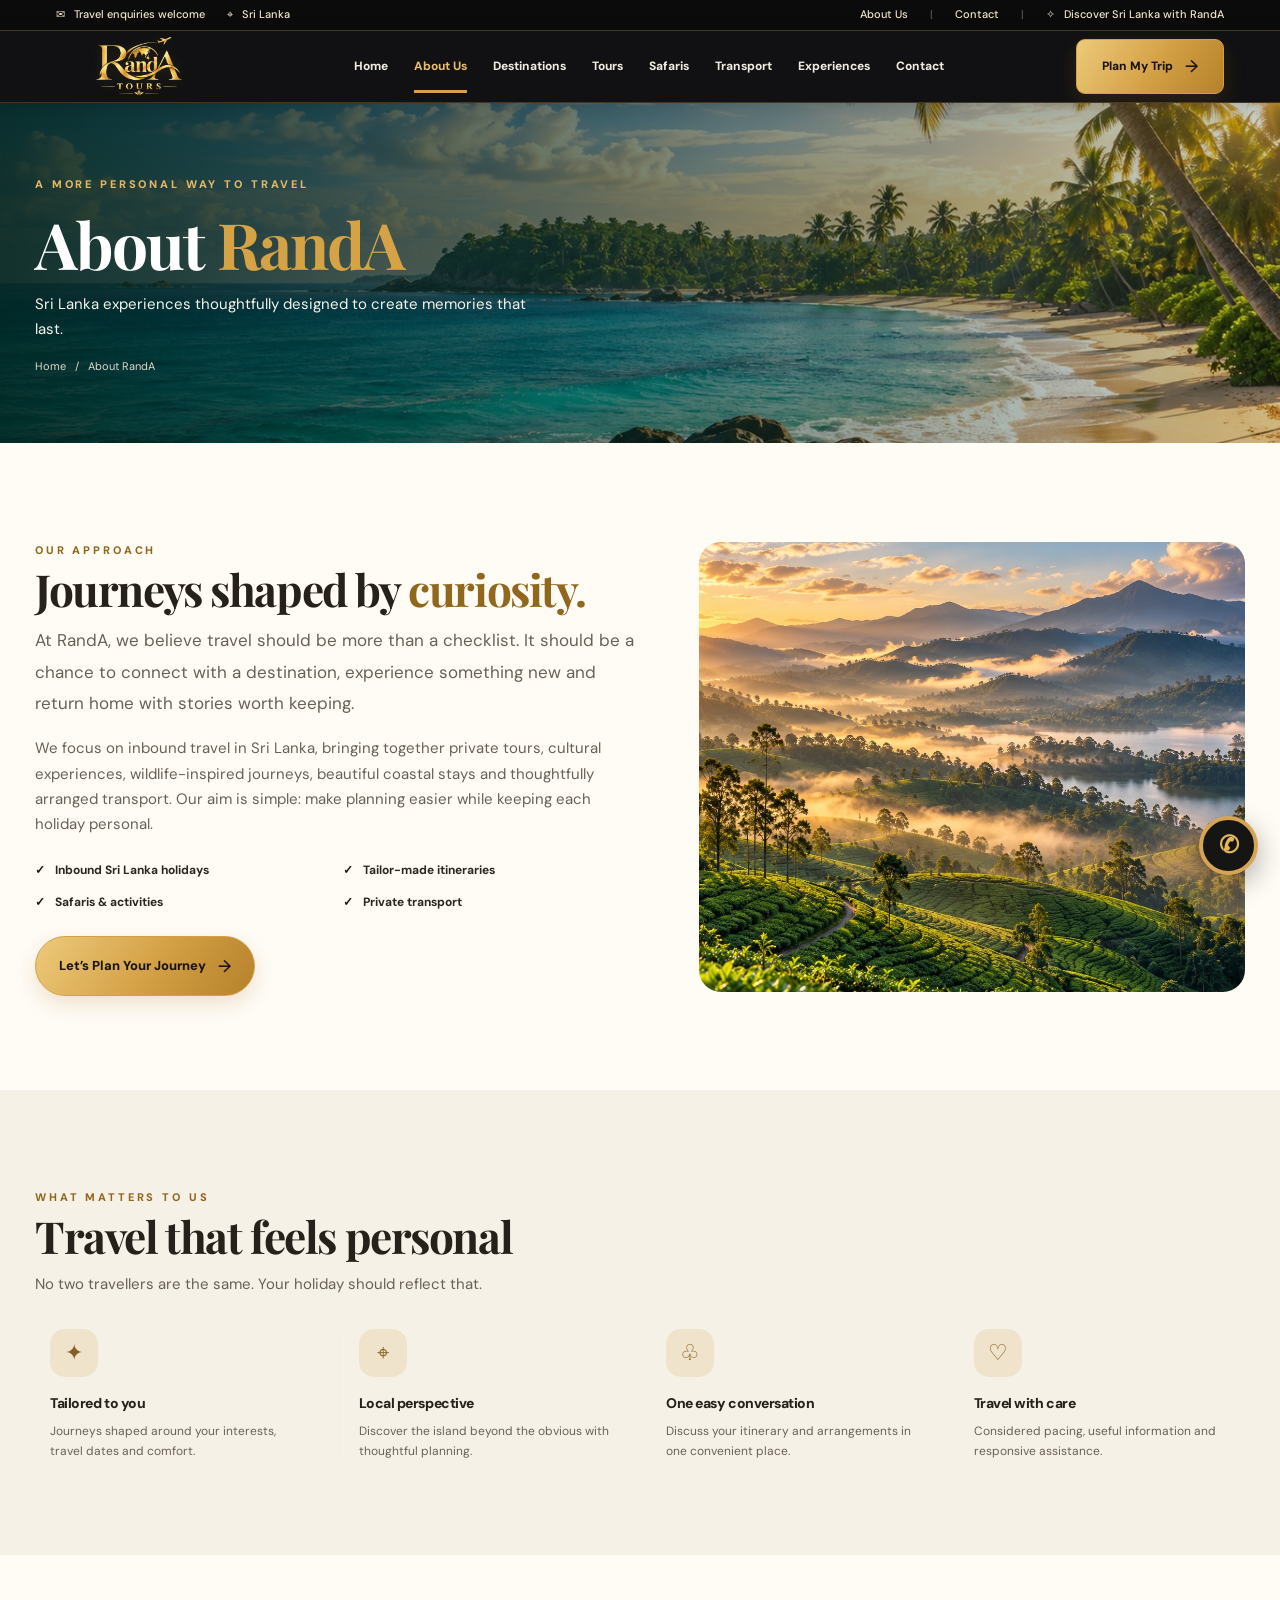
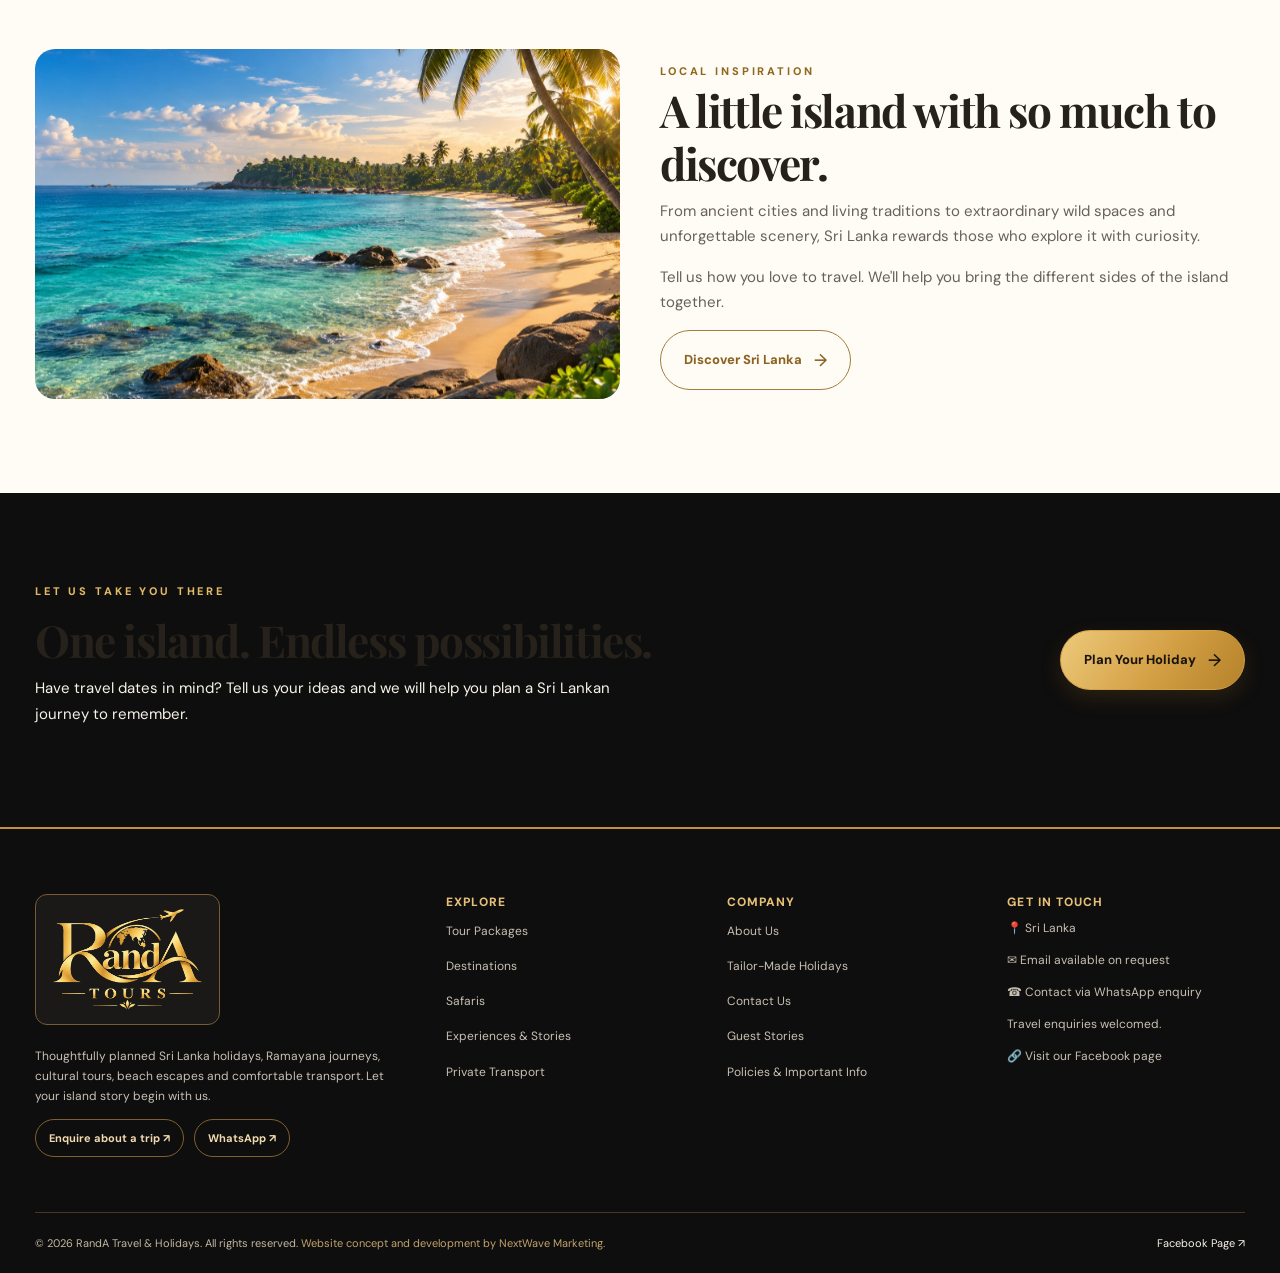
==== commit bfe2b1fb: "Add files via upload" ====
--- a/about.html
+++ b/about.html
@@ -1,2 +1,2 @@
 <!doctype html>
-<html lang="en"><head><meta charset="UTF-8"><meta name="viewport" content="width=device-width, initial-scale=1"><meta name="description" content="Learn about RandA’s personalized approach to inbound Sri Lanka tourism and holiday planning."><meta name="theme-color" content="#111113"><meta property="og:title" content="About RandA Travel & Holidays | RandA Travel & Holidays"><meta property="og:description" content="Learn about RandA’s personalized approach to inbound Sri Lanka tourism and holiday planning."><meta property="og:type" content="website"><meta property="og:image" content="assets/images/hero.webp"><title>About RandA Travel & Holidays | RandA Travel & Holidays</title><link rel="icon" href="assets/images/favicon.png" type="image/png"><link rel="stylesheet" href="assets/css/style.css"><link rel="stylesheet" href="assets/css/reference.css"><link rel="stylesheet" href="assets/css/reviews-experiences.css"><link rel="stylesheet" href="assets/css/stories.css"><link rel="stylesheet" href="assets/css/black-gold.css"><link rel="stylesheet" href="assets/css/motion-studio.css"><script defer src="assets/js/config.js"></script><script defer src="assets/js/data.js"></script><script defer src="assets/js/reviews.js"></script><script defer src="assets/js/app.js"></script><script defer src="assets/js/motion-studio.js"></script></head><body data-page="about"><div id="site-header"></div><main id="main"></main><div id="site-footer"></div></body></html>+<html lang="en"><head><meta charset="UTF-8"><meta name="viewport" content="width=device-width, initial-scale=1"><meta name="description" content="Learn about RandA’s personalized approach to inbound Sri Lanka tourism and holiday planning."><meta name="theme-color" content="#111113"><meta property="og:title" content="About RandA Travel & Holidays | RandA Travel & Holidays"><meta property="og:description" content="Learn about RandA’s personalized approach to inbound Sri Lanka tourism and holiday planning."><meta property="og:type" content="website"><meta property="og:image" content="assets/images/hero.webp"><title>About RandA Travel & Holidays | RandA Travel & Holidays</title><link rel="icon" href="assets/images/favicon.png" type="image/png"><link rel="stylesheet" href="assets/css/style.css"><link rel="stylesheet" href="assets/css/reference.css"><link rel="stylesheet" href="assets/css/reviews-experiences.css"><link rel="stylesheet" href="assets/css/stories.css"><link rel="stylesheet" href="assets/css/black-gold.css"><link rel="stylesheet" href="assets/css/motion-studio.css"><link rel="stylesheet" href="assets/css/reviews-carousel-filters.css"><link rel="stylesheet" href="assets/css/hero-mobile-polish.css"><script defer src="assets/js/config.js"></script><script defer src="assets/js/data.js"></script><script defer src="assets/js/reviews.js"></script><script defer src="assets/js/app.js"></script><script defer src="assets/js/motion-studio.js"></script></head><body data-page="about"><div id="site-header"></div><main id="main"></main><div id="site-footer"></div></body></html>
--- a/assets/css/black-gold.css
+++ b/assets/css/black-gold.css
@@ -181,3 +181,10 @@
  .ref-hero::after{background:linear-gradient(90deg,rgba(0,0,0,.76),rgba(0,0,0,.36)),linear-gradient(0deg,rgba(0,0,0,.36),transparent 64%)!important}
 }
 @media(prefers-reduced-motion:reduce){*,*::before,*::after{scroll-behavior:auto!important}}
+
+/* Customer-provided star rating; no ratings are inferred for other reviews. */
+.story-top .story-rating{display:inline-flex;align-items:center;gap:0;font:700 17px/1.2 Georgia,serif;letter-spacing:2px;white-space:nowrap;margin-left:auto;padding-top:2px}
+.story-rating-filled{color:#d9ad61}
+.story-rating-empty{color:#857a6b}
+.exp-review-grid .story-rating-empty{color:#a69a87}
+@media(max-width:480px){.story-top .story-rating{font-size:15px;letter-spacing:1px}}
--- a/assets/css/reviews-carousel-filters.css
+++ b/assets/css/reviews-carousel-filters.css
@@ -0,0 +1,11 @@
+/* RandA 2026: compact sentiment filters + continuous rightward homepage story motion. */
+.exp-sentiment-list{display:flex;align-items:center;flex-wrap:wrap;gap:8px;padding:15px 0 3px}
+.exp-sentiment-list .exp-chip{white-space:nowrap;min-width:0}
+.exp-sentiment-list .exp-chip.active{box-shadow:0 3px 11px rgba(193,140,52,.16)}
+.stories-stage{position:relative;overflow:hidden;min-height:326px;touch-action:pan-y}
+.stories-track.stories-marquee,.upgraded-stories .stories-track.stories-marquee{display:flex!important;flex-wrap:nowrap!important;align-items:stretch!important;gap:0!important;width:max-content;max-width:none;will-change:transform;animation:none!important;}
+.stories-marquee-group{display:flex!important;align-items:stretch;flex:0 0 auto;gap:17px;padding-right:17px;}
+.stories-marquee-group .story-card-home{flex:0 0 var(--story-card-width,360px);width:var(--story-card-width,360px);min-width:0;max-width:none;animation:none!important;}
+.stories-marquee-group .story-card-home:hover{transform:translateY(-3px)}
+@media(max-width:700px){.stories-stage{min-height:304px}.exp-sentiment-list{padding-top:13px;gap:7px}.exp-sentiment-list .exp-chip{padding:9px 12px}}
+@media(prefers-reduced-motion:reduce){.stories-track.stories-marquee{will-change:auto;}.stories-marquee-group .story-card-home{transition:none!important;}}
--- a/assets/css/hero-mobile-polish.css
+++ b/assets/css/hero-mobile-polish.css
@@ -0,0 +1,85 @@
+/* RandA mobile hero improvements | premium Black & Gold theme preserved */
+/* True cross-fade between separate background layers; no arrow controls in the DOM. */
+.ref-hero{background-color:#111113;background-image:url('../images/hero-reference.webp');}
+@media(min-width:761px){.ref-hero{height:410px!important}}
+.ref-hero .randa-hero-slides{position:absolute;inset:0;z-index:0;pointer-events:none;overflow:hidden}
+.ref-hero .randa-slide{position:absolute;inset:-2%;background-position:center 46%;background-size:cover;background-repeat:no-repeat;opacity:0;transform:scale(1.045);transition:opacity 1.65s ease-in-out;will-change:opacity;}
+.ref-hero .randa-slide.randa-slide-active{opacity:1;animation:randaHeroBreath 10s ease-in-out forwards}
+@keyframes randaHeroBreath{from{transform:scale(1.045)}to{transform:scale(1.10)}}
+.ref-hero::before{z-index:1!important;pointer-events:none;animation:none!important;opacity:.6;}
+.ref-hero::after{z-index:1!important;pointer-events:none;}
+.ref-hero .ref-hero-inner{z-index:3}
+.ref-hero>.ref-container:last-child{z-index:5}
+/* Redundant old arrows hidden as an additional fallback for cached markup. */
+.ref-slide-prev,.ref-slide-next{display:none!important}
+/* Visible focus and responsive controls */
+.ref-tab:focus-visible,.ref-search-submit:focus-visible,.ref-hero-link:focus-visible{outline:3px solid #f1bd63;outline-offset:3px}
+.ref-hero-link{transition:color .22s ease,border-color .22s ease,transform .25s ease}
+.ref-hero-link:hover{color:#f3c979;transform:translateY(-2px)}
+.ref-field select,.ref-field input{font-size:max(12px,1em);min-height:30px}
+.ref-search-submit{min-height:42px}
+/* On medium-size tablets, avoid cramped hero layout and menu overlap. */
+@media(min-width:761px) and (max-width:1090px){
+ .ref-hero-copy{width:min(470px,58vw);margin-right:6px}
+ .ref-hero-copy h1{font-size:clamp(54px,7.5vw,84px)}
+ .ref-hero .ref-container:last-child{width:calc(100% - 52px)}
+ .ref-search-tabs .ref-tab{padding:0 15px}
+}
+/* MOBILE: natural-height hero prevents controls, headings, and search card intersecting. */
+@media(max-width:760px){
+ .ref-hero{height:auto!important;min-height:0!important;padding-bottom:22px;overflow:hidden}
+ .ref-hero .ref-container.ref-hero-inner{height:auto!important;min-height:0!important;width:calc(100% - 34px);display:block;position:relative;}
+ .ref-hero .ref-hero-main{display:flex!important;flex-direction:column;align-items:stretch!important;justify-content:flex-start!important;height:auto!important;min-height:0!important;}
+ .ref-hero .ref-hero-copy{width:100%!important;margin:0!important;padding:42px 6px 0!important;max-width:540px}
+ .ref-hero-copy .ref-script{margin-left:18px!important;font-size:clamp(31px,8vw,41px)!important}
+ .ref-hero-copy h1{font-size:clamp(39px,10.5vw,72px)!important;line-height:1.06;letter-spacing:-.035em;white-space:nowrap!important;max-width:100%}
+ .ref-hairline{white-space:normal!important;gap:9px!important;letter-spacing:.18em!important;font-size:clamp(8px,2.15vw,11px)!important;line-height:1.5;margin:5px 0 13px!important}
+ .ref-hairline:before,.ref-hairline:after{width:16px;min-width:13px}
+ .ref-hero-copy p{font-size:clamp(13px,3.45vw,15px)!important;line-height:1.65!important;max-width:480px;margin:0 0 16px!important}
+ .ref-hero-actions{display:flex;gap:16px;flex-wrap:wrap;align-items:center}
+ .ref-hero-actions .ref-hero-link{display:inline-flex;align-items:center;font-size:12px;min-height:33px;line-height:1.4}
+ .ref-hero-badge{position:static!important;inset:auto!important;align-self:flex-start;max-width:100%;margin:18px 0 16px 6px;display:inline-flex;align-items:center;padding:10px 14px;font-size:11px;white-space:normal}
+ .ref-hero>.ref-container:last-child{position:relative!important;inset:auto!important;left:auto!important;bottom:auto!important;transform:none!important;width:calc(100% - 28px)!important;margin:0 auto;}
+ .ref-search-dock{padding-top:0!important;position:relative;width:100%}
+ .ref-search-tabs{position:relative!important;inset:auto!important;display:grid!important;grid-template-columns:repeat(2,minmax(0,1fr))!important;align-items:stretch!important;height:auto!important;overflow:hidden!important;width:100%!important;border-radius:15px 15px 0 0!important;box-shadow:0 6px 20px rgba(0,0,0,.21)}
+ .ref-tab{height:43px!important;width:100%;min-width:0!important;display:flex;align-items:center;justify-content:center;text-align:center;font-size:10px!important;white-space:normal!important;line-height:1.25;padding:5px 6px!important;letter-spacing:0}
+ .ref-tab:nth-child(odd){border-right:1px solid rgba(235,192,110,.24)}
+ .ref-tab:nth-child(-n+2){border-bottom:1px solid rgba(235,192,110,.24)}
+ .ref-search-panel{border-radius:0 0 15px 15px!important;grid-template-columns:repeat(2,minmax(0,1fr))!important;gap:0!important;padding:10px 11px 12px!important;min-height:0;box-shadow:0 14px 28px rgba(0,0,0,.27)!important;}
+ .ref-field{min-width:0;min-height:64px;padding:10px 9px!important;justify-content:center;gap:5px;border:0!important;border-bottom:1px solid #e7d9bd!important}
+ .ref-field:nth-child(1){border-right:1px solid #e7d9bd!important}
+ .ref-field:nth-child(2){border-right:0!important}
+ .ref-field:nth-child(3){grid-column:1/-1;padding-top:12px!important;padding-bottom:10px!important}
+ .ref-field label{font-size:11px!important;line-height:1.3!important;color:#30271a;}
+ .ref-field select,.ref-field input{font-size:13px!important;height:32px;min-height:32px;padding:3px 4px!important;max-width:100%;width:100%;color:#65583d}
+ .ref-search-submit{grid-column:1/-1!important;min-height:51px!important;margin-top:10px;border-radius:10px!important;font-size:14px!important;font-weight:800;}
+ .ref-hero .randa-slide{background-position:45% center}
+ .ref-hero:after{background:linear-gradient(100deg,rgba(0,0,0,.7),rgba(0,0,0,.28)),linear-gradient(0deg,rgba(0,0,0,.35),transparent 60%)!important}
+ /* Floating WhatsApp control must not cover the search button while it is visible. */
+ .wa-circle{width:51px!important;height:51px!important;right:12px!important;bottom:calc(16px + env(safe-area-inset-bottom,0px))!important;transition:opacity .22s ease,transform .22s ease,box-shadow .24s ease!important}
+ body.randa-search-button-visible .wa-circle{opacity:0!important;transform:translateY(12px) scale(.88)!important;pointer-events:none!important;}
+}
+@media(max-width:360px){
+ .ref-hero-copy h1{font-size:clamp(35px,10.25vw,40px)!important}
+ .ref-hero-actions{gap:12px}
+ .ref-hero-actions .ref-hero-link{font-size:11px}
+ .ref-hero .ref-hero-copy{padding-top:34px!important}
+ .ref-hero-badge{font-size:10px}
+ .ref-tab{font-size:9.5px!important}
+}
+@media(prefers-reduced-motion:reduce){
+ .ref-hero .randa-slide,.ref-hero .randa-slide.randa-slide-active{transition:none!important;animation:none!important;transform:none!important;will-change:auto!important}
+ .ref-hero-link,.wa-circle{transition:none!important}
+}
+/* Tablet navigation fix: 8 desktop links do not fit at 768–940px. */
+@media(min-width:761px) and (max-width:940px){
+ .top-strip{display:none!important}
+ .header .container{width:calc(100% - 34px)!important;min-height:70px;}
+ .header .head-actions .btn.goldbtn{display:none!important}
+ .header .nav-toggle{display:block!important}
+ .header .main-nav{position:absolute!important;top:70px!important;left:0!important;right:0!important;display:none!important;flex-direction:column!important;align-items:stretch!important;gap:0!important;padding:12px 22px 22px!important;background:#141414!important;border-top:1px solid #4b3920!important;box-shadow:0 18px 30px rgba(0,0,0,.25)!important}
+ .header .main-nav.open{display:flex!important}
+ .header .main-nav a{font-size:14px!important;padding:11px!important;border-bottom:1px solid #382c1e!important;color:#f7eee2!important}
+ .header .main-nav a.active,.header .main-nav a:hover{color:#eac675!important}
+ .header .main-nav a.active::after{display:none!important}
+}
